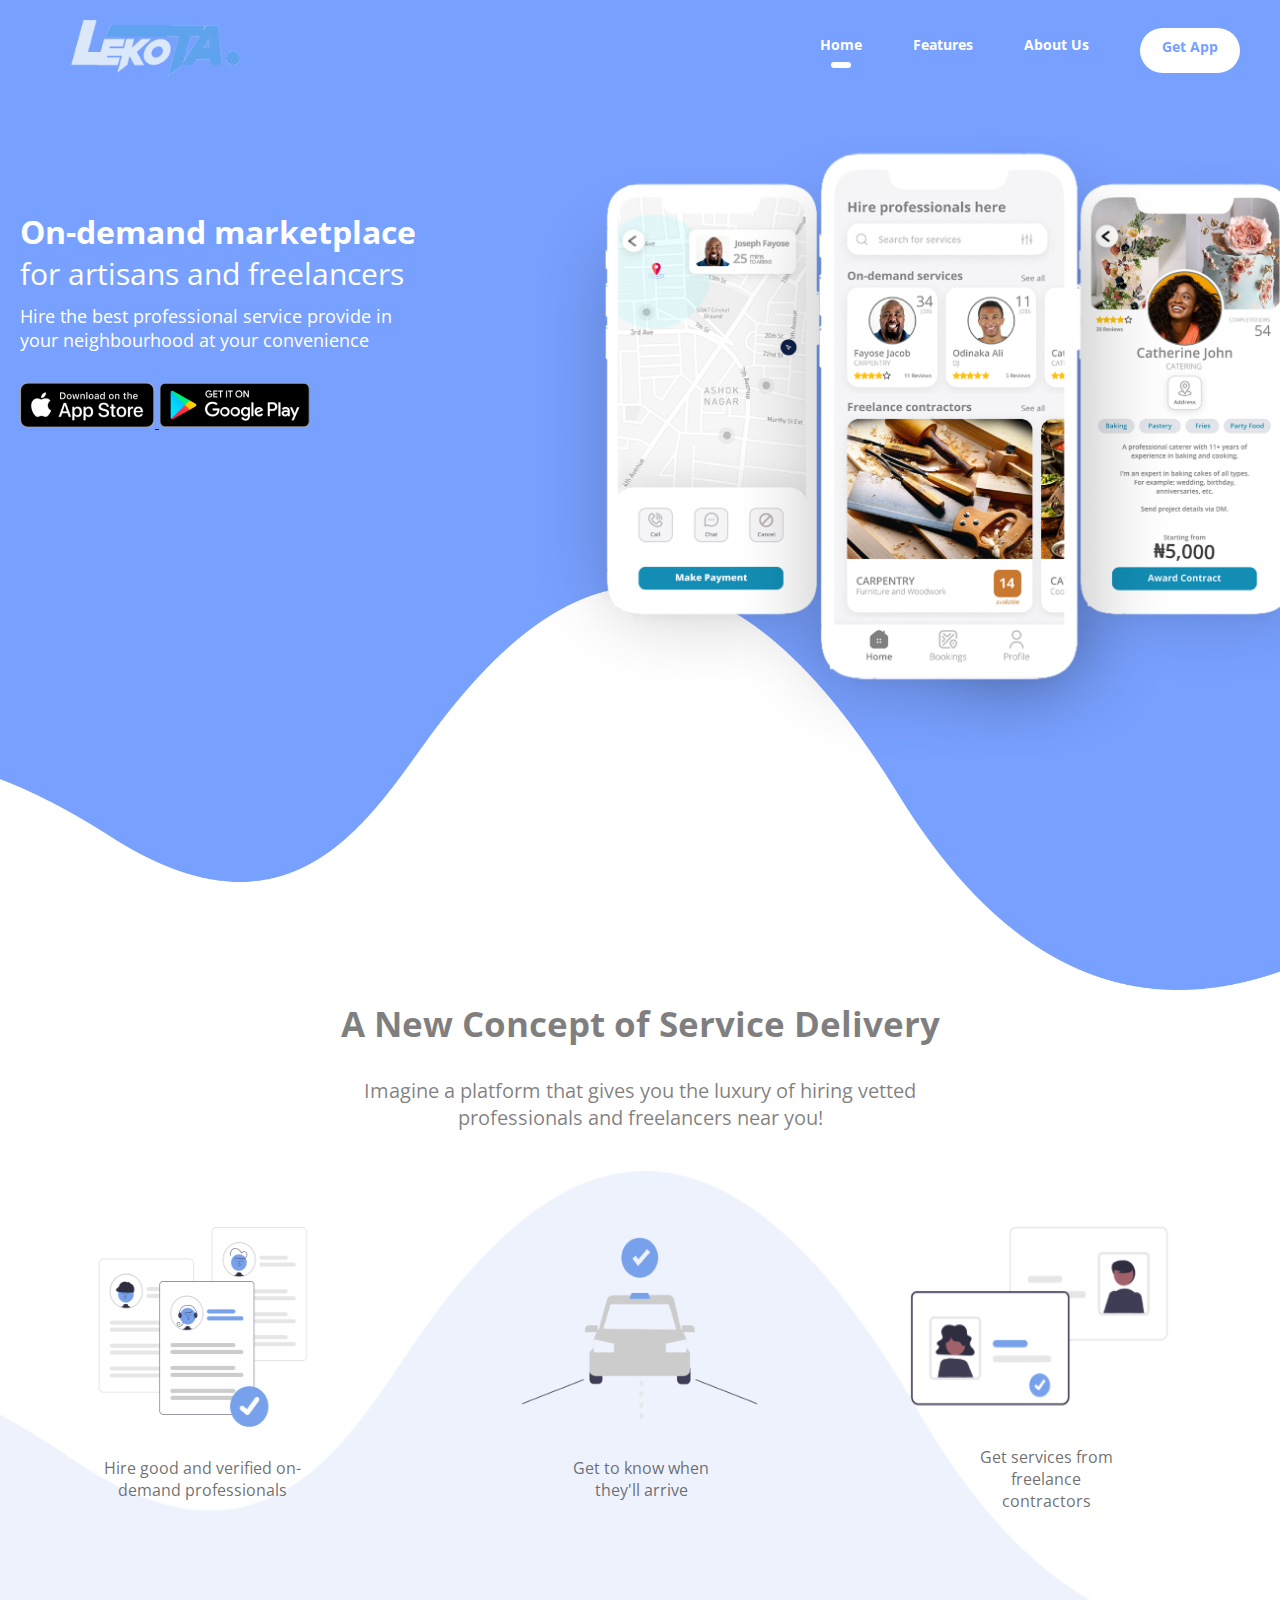
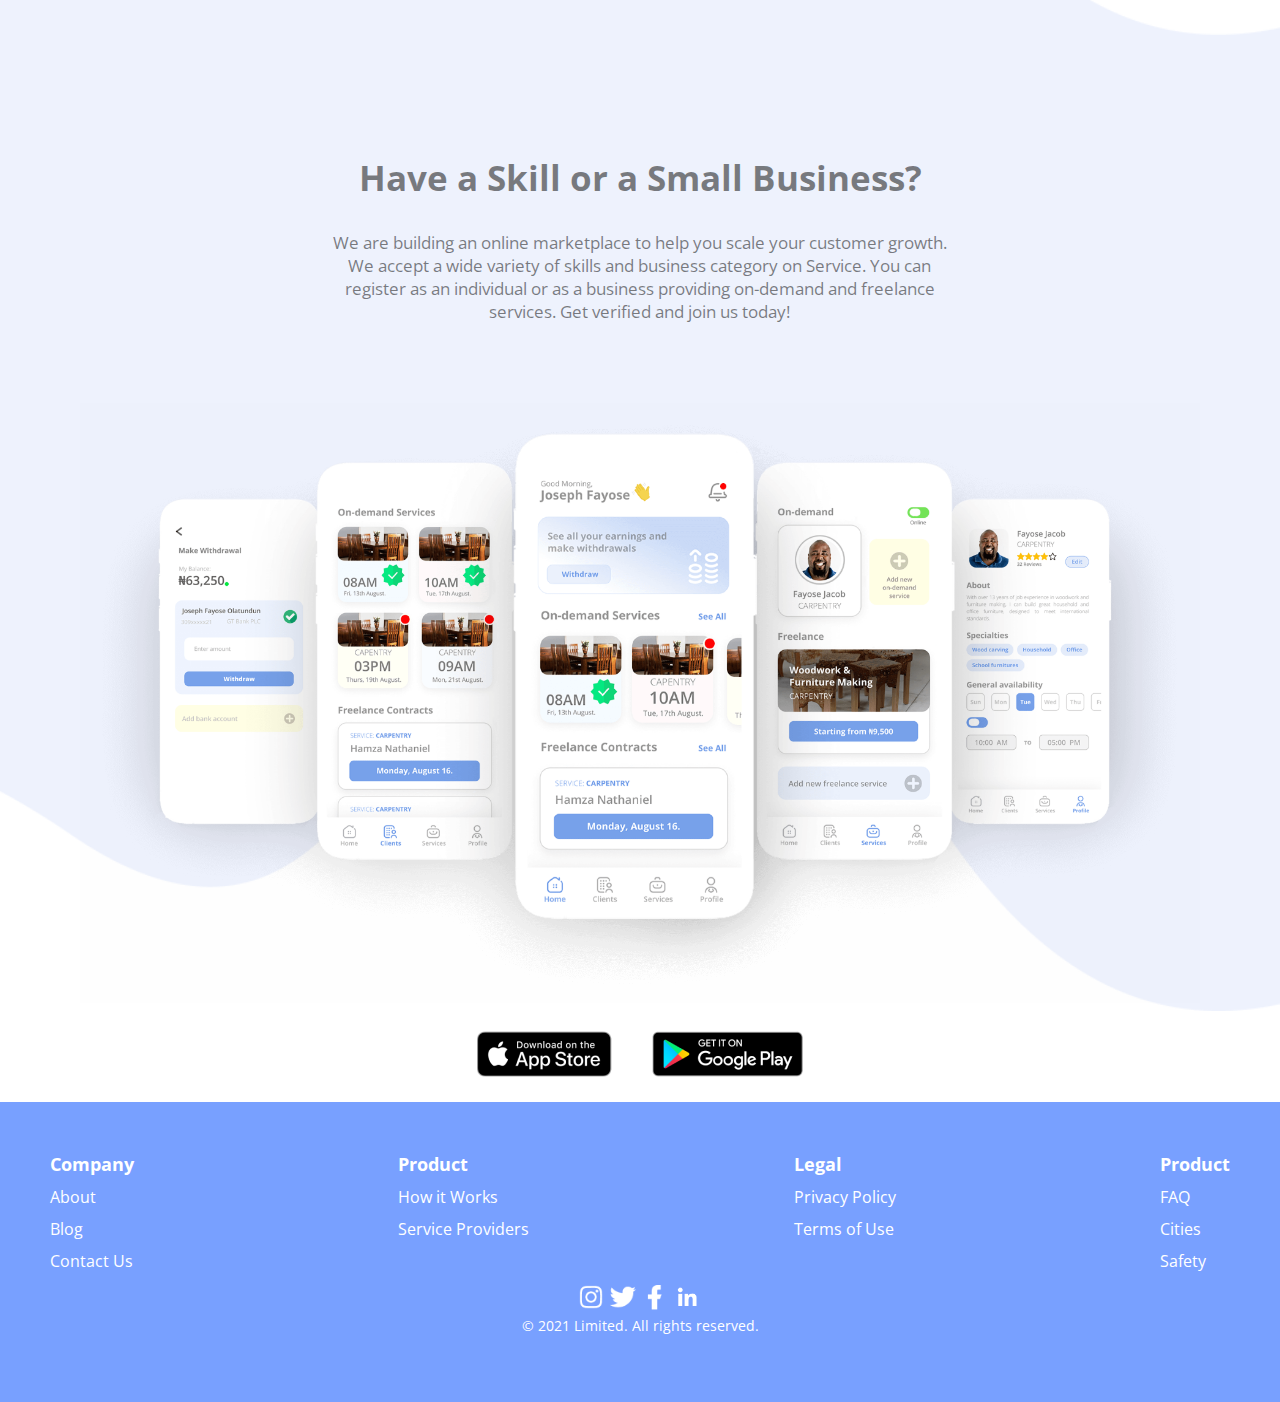
==== index.html @ 94ffa82a "Merge branch 'main' of https://github.com/danny235/lekota-web" ====
<!DOCTYPE html>
<html lang="en">
  <head>
    <meta charset="UTF-8" />
    <meta http-equiv="X-UA-Compatible" content="IE=edge" />
    <meta name="viewport" content="width=device-width, initial-scale=1.0" />
    <title>Lekota</title>
    <link rel="stylesheet" href="styles/styles.css" />
    <link rel="preconnect" href="https://fonts.googleapis.com" />
    <link rel="preconnect" href="https://fonts.gstatic.com" crossorigin />
    <link
      href="https://fonts.googleapis.com/css2?family=Open+Sans:wght@300;400;500&display=swap"
      rel="stylesheet"
    />
  </head>
  <body>
    <header id="home">
      <a style="flex: 1" href="./index.html">
        <img
          class="whiteLogo"
          src="./assets/images/LekotaBB 1.png"
          alt="company-logo"
        />
      </a>
      <button id="menuButtonHome" onclick="showMenu()">
          <img src="./assets/images/Menu.png" alt="Menu button">
      </button>
      <div id="homeLinks">
        <a href="./index.html">
          <p>Home</p>
          <div class="whiteActive"></div>
        </a>
        <a href="./pages/features.html">
          <p>Features</p>
        </a>
        <a href="./pages/about.html">
          <p>About Us</p>
        </a>
        <a href="#">
          <p>Get App</p>
        </a>
      </div>
      <div class="homeLinksList">
        <button class="closeMenuBtn" onclick="closeMenu()">
          <img src="./assets/images/Cancel.png" alt="Close menu">
        </button>
        <a href="./index.html">
          <p>Home</p>
        </a>
        <a href="./pages/features.html">
          <p>Features</p>
        </a>
        <a href="./pages/about.html">
          <p>About Us</p>
        </a>
        <a href="#">
          <p>Get App</p>
        </a>
      </div>
    </header>
    <main>
      <section id="firstSection">
        <div id="textDiv">
          <p>On-demand marketplace</p>
          <p>for artisans and freelancers</p>

          <p>
            Hire the best professional service provide in your neighbourhood at
            your convenience
          </p>

          <div id="store">
            <a href="#">
              <img src="./assets/images/AppStore 1.png" alt="AppStore" />
            </a>
            <a href="#">
              <img src="./assets/images/PlayStore 1.png" alt="PlayStore" />
            </a>
          </div>
        </div>
        <div id="imageDiv">
          <img
            id="firstPhones"
            src="./assets/images/homeRepdesk.png"
            alt="First device images"
          />
          <img
            id="firstPhonesMob"
            src="./assets/images/homeRepdesk.png"
            alt="First device images"
          />
        </div>
      </section>
      <section id="secondSection">
        <p>A New Concept of Service Delivery</p>
        <p>
          Imagine a platform that gives you the luxury of hiring vetted
          professionals and freelancers near you!
        </p>
      </section>
      <section id="thirdSection">
        <div id="thirdSecImgContainer">
          <div>
            <img
              src="./assets/images/thirdSecFirstImg.png"
              alt="Hire good and verified on-demand professionals"
            />
            <p>Hire good and verified on-demand professionals</p>
          </div>
          <div>
            <img
              src="./assets/images/thirdSecSecimg.png"
              alt="Get to know when they'll arrive"
            />
            <p>Get to know when they'll arrive</p>
          </div>
          <div>
            <img src="./assets/images/thirdSecThirdImg.png" alt="" />
            <p>Get services from freelance contractors</p>
          </div>
        </div>
        <div id="thirdSecTxtContainer">
          <p>Have a Skill or a Small Business?</p>
          <p>
            We are building an online marketplace to help you scale your
            customer growth. We accept a wide variety of skills and business
            category on Service. You can register as an individual or as a
            business providing on-demand and freelance services. Get verified
            and join us today!
          </p>
        </div>
        <div id="lastDiv">
          <img
            src="./assets/images/thirdSectionPhones.png"
            alt="thirdSectionPhones"
          />
        </div>
      </section>
      <div id="bottomStore">
        <a href="#">
          <img src="./assets/images/AppStore 1.png" alt="AppStore" />
        </a>
        <a href="#">
          <img src="./assets/images/PlayStore 1.png" alt="PlayStore" />
        </a>
      </div>
    </main>
    <footer>
      <div class="hyperLinks">
        <div>
          <h2>Company</h2>
          <a href="#">

              <p>About</p>
          </a>
          <a href="#">

              <p>Blog</p>
          </a>
          <a href="#">

              <p>Contact Us</p>
          </a>
        </div>
        <div>
          <h2>Product</h2>
          <a href="#">

              <p>How it Works</p>
          </a>
          <a href="#">

              <p>Service Providers</p>
          </a>
        </div>

        <div>
          <h2>Legal</h2>
          <a href="#">

              <p>Privacy Policy</p>
          </a>
          <a href="#">

              <p>Terms of Use</p>
          </a>
        </div>
        <div>
          <h2>Product</h2>
          <a href="#">

              <p>FAQ</p>
          </a>
          <a href="#">

              <p>Cities</p>
          </a>
          <a href="#">

              <p>Safety</p>
          </a>
        </div>
      </div>
      <div class="bottomFooter">
          <div class="socials">
              <a href="#">
                <img src="./assets/images/instagram1.png" alt="instagram">
              </a>
              <a href="#">
                <img src="./assets/images/twittr1.png" alt="twitter">
              </a>
              <a href="#">
                <img src="./assets/images/facebook1.png" alt="facebook">
              </a>
              <a href="#">
                <img src="./assets/images/linkedin1.png" alt="linkedin">
              </a>
          </div>
          <p>&copy; 2021 Limited. All rights reserved.</p>
      </div>
    </footer>
    <script src="./scripts/app.js"></script>
  </body>
</html>
---- styles/styles.css ----
@import url("https://fonts.googleapis.com/css2?family=Open+Sans:wght@300;400;500&display=swap");

* {
  margin: 0;
  padding: 0;
  box-sizing: border-box;
}

body {
  position: relative;
  font-family: "Open Sans", sans-serif;
}

/* Global styles */

div.store a img {
  width: 110px;
  height: 40px;
}

.whiteActive {
  height: 6px;
  width: 20px;
  border-radius: 30px;
  background-color: #fff;
  margin: 0 auto;
}
.blueActive {
  height: 6px;
  width: 20px;
  border-radius: 30px;
  background-color: #78a0ff;
  margin: 0 auto;
}

button:active,
a:active,
a:focus,
button:focus {
  border: none;
  outline: none;
}

/* ------------------- */

/* Header styles */
header#home {
  background-color: #78a0ff;
  width: 100%;
  height: 100px;
  padding: 40px;
  display: flex;
  flex-direction: row;
  align-items: center;
}

header#home button#menuButtonHome {
  display: none;
}

header#home div.homeLinksList {
  display: none;
}

header#home a img.whiteLogo {
  width: 230px;
  height: 170px;
}

header#home div#homeLinks {
  display: flex;
  flex-direction: row;
  justify-content: space-between;
  width: 35%;
  align-items: center;
}

header#home div#homeLinks a {
  color: #fff;
  text-decoration: none;
  font-weight: bold;
  font-size: 14px;
  height: 30px;
}

header#home div#homeLinks a p {
  margin-bottom: 8px;
}

header#home div#homeLinks a:nth-child(4) {
  background-color: #fff;
  color: #78a0ff;
  width: 100px;
  height: 45px;
  text-align: center;
  display: flex;
  align-items: center;
  justify-content: center;
  border-radius: 50px;
}

.sticky {
  position: fixed;
  top: 0;
  width: 100%;
  z-index: 1;
}

.sticky + .content {
  padding-top: 102px;
}
/* --------------------------------------------------------- */

/* feature and about Header styles */
header#features {
  background-color: #eef2fd;
  width: 100%;
  height: 100px;
  padding: 40px;
  display: flex;
  flex-direction: row;
  align-items: center;
  z-index: 1;
}

header#features button#menuButtonHome {
  display: none;
}

header#features div.homeLinksList {
  display: none;
}

header#features a img.whiteLogo {
  width: 230px;
  height: 170px;
}

header#features div#homeLinks {
  display: flex;
  flex-direction: row;
  justify-content: space-between;
  width: 35%;
  align-items: center;
}

header#features div#homeLinks a {
  color: #78a0ff;
  text-decoration: none;
  font-weight: bold;
  font-size: 14px;
  height: 30px;
}

header#features div#homeLinks a p {
  margin-bottom: 8px;
}

header#features div#homeLinks a:nth-child(4) {
  background-color: #78a0ff;
  color: #fff;
  width: 100px;
  height: 45px;
  text-align: center;
  display: flex;
  align-items: center;
  justify-content: center;
  border-radius: 50px;
}

.sticky {
  position: fixed;
  top: 0;
  width: 100%;
  z-index: 1;
  transition: all ease 3s;
}

.sticky + .content {
  padding-top: 102px;
}

/* Body */
main#featuresMain section.explainHow {
  text-align: center;
  margin-top: 40px;
  display: flex;
  flex-direction: column;
  align-items: center;
}

main#featuresMain section.explainHow h1 {
  color: rgba(0, 0, 0, 0.5);
  font-size: 34px;
  font-weight: bold;
}

main#featuresMain section.explainHow p {
  color: rgba(0, 0, 0, 0.5);
  font-size: 18px;
  width: 64%;
}
main#featuresMain section.explainHow p:nth-child(3) {
  color: rgba(0, 0, 0, 0.5);
  font-size: 18px;
  width: 64%;
  margin: 5px auto;
  font-weight: bold;
}
main#featuresMain section#details {
  display: grid;
  grid-template-columns: 1fr 1fr;
}

main#featuresMain section#details div#numbers {
  display: flex;
  flex-direction: column;
  padding-left: 80px;
  text-align: center;
  margin-top: 30px;
}
main#featuresMain section#details div#numbers div {
  margin: 80px 0px 20px 0px;
  display: flex;
  flex-direction: column;
  align-items: center;
  justify-content: center;
}
main#featuresMain section#details div#numbers div p {
  width: 60%;
  color: rgba(0, 0, 0, 0.5);
  font-size: 15px;
  margin-top: 10px;
}
main#featuresMain section#details div#numbers img {
  width: 50px;
  height: 50px;
}

main#featuresMain section#details div#phoneDiv img {
  width: auto;
  height: 43em;
}

main#featuresMain section#forArt {
  background: url("../assets/images/Ellipse\ 4.png") no-repeat;
  background-position: center;
  width: auto;
  height: 80em;
  margin-bottom: 0;
}

main#featuresMain section#forArt div#section {
  display: grid;
  align-content: center;
  grid-template-columns: 1fr 1fr;
  margin-top: 3em;
}

main#featuresMain section#forArt div.forArtInfo {
  display: flex;
  flex-direction: row-reverse;
  text-align: center;
  justify-content: center;
  align-items: center;
  color: rgba(0, 0, 0, 0.5);
  font-size: 15px;
  gap: 40px;
}
main#featuresMain section#forArt div.forArtInfo:nth-child(2),
main#featuresMain section#forArt div.forArtInfo:nth-child(4) {
  flex-direction: row;
}

main#featuresMain section#forArt div.forArtInfo div {
  display: flex;
  flex-direction: column;
  align-items: center;
}

main#featuresMain section#forArt div.forArtInfo div p {
  width: 66%;
}

main#featuresMain section#forArt button.getApp {
  margin: 15px auto;
  width: 150px;
  border-radius: 20px;
  height: 70px;
  background: none;
  color: #fff;
  outline: none;
  border: none;
  cursor: pointer;
  font-weight: bold;
  font-size: 14px;
  background-color: #78a0ff;
  display: flex;
  align-items: center;
  justify-content: center;
  align-self: center;
  justify-self: center;
}
/* ------------------------ */

/* About page */
main#About section.explainHow {
  text-align: center;
  display: flex;
  flex-direction: column;
  align-items: center;
  background: url();
  /* background-size: cover; */
  background-position: center;
  width: 100%;

  border-radius: 50px;
  position: relative;
}

main#About section.explainHow img {
  width: 700px;
  height: 400px;
}

div.gradientDiv {
  background: linear-gradient(
    31.57deg,
    #77a1ea 1.13%,
    rgba(119, 161, 234, 0) 79.46%
  );
  background-position: center;
  width: 600px;
  height: 600px;
  position: absolute;
  opacity: 0.5;
  border-radius: 0 0 0 600px;
  right: 0;
}

main#About section.explainHow h1 {
  color: rgba(0, 0, 0, 0.5);
  font-size: 34px;
  font-weight: bold;
  padding: 30px;
}

main#About section.explainHow p {
  color: rgba(0, 0, 0, 0.5);
  font-size: 18px;
  width: 64%;
}
main#About section.explainHow p#forMob {
  display: none;
}

main#About section#founders {
  display: flex;
  flex-direction: column;
  justify-content: center;
  align-items: center;
  margin-top: 70px;
  margin-bottom: 70px;
}
main#About section#founders h1 {
  color: rgba(0, 0, 0, 0.5);
  font-size: 25px;
  font-weight: bold;
  margin-bottom: 20px;
}
main#About section#founders div#foundersGroup {
  display: grid;
  grid-template-columns: 1fr 1fr 1fr;
  gap: 60px;
  text-align: center;
  color: rgba(0, 0, 0, 0.5);
}
main#About section#founders div#foundersGroup div.founderCard {
  background-color: #fff;
  box-shadow: 0px 0px 50px 0px rgba(0, 0, 0, 0.1);
  width: 200px;
  height: 220px;
  display: flex;
  flex-direction: column;
  justify-content: center;
  align-items: center;
  border-radius: 14px;
}
main#About section#founders div#foundersGroup div.founderCard img {
  width: 90px;
  height: 90px;
  margin-bottom: 10px;
}

main#About section#contactForm {
  display: flex;
  flex-direction: row;
  padding: 10px;
  justify-content: center;
  gap: 20px;
  margin-top: 40px;
  margin-bottom: 40px;
}
main#About section#contactForm div#userAction {
  width: 25%;
  color: rgba(0, 0, 0, 0.5);
}
main#About section#contactForm div#userAction button {
  background: none;
  border: none;
  width: 60%;
  height: 50px;
  color: #fff;
  background-color: #77a1ea;
  border-radius: 20px;
  font-weight: bold;
  font-size: 15px;
  margin-top: 20px;
}
main#About section#contactForm div#userAction p {
  font-size: 16px;
  font-weight: 500;
}

main#About section#contactForm div#userAction h2 {
  font-size: 30px;
  margin-top: 10px;
}

main#About section#contactForm div#cardForm {
  display: flex;
  flex-direction: column;
  gap: 40px;
  background-color: #fff;
  box-shadow: 0px 0px 50px 0px rgba(0, 0, 0, 0.1);
  width: 360px;
  height: 500px;
  justify-content: center;
  border-radius: 14px;
  padding: 20px;
}
main#About section#contactForm div#cardForm input {
  border: none;
  outline: none;
  border: 1px solid rgba(0, 0, 0, 0.2);
  padding: 20px;
  border-radius: 20px;
}
main#About section#contactForm div#cardForm textarea {
  border: none;
  outline: none;
  border: 1px solid rgba(0, 0, 0, 0.2);
  padding: 20px;
  border-radius: 20px;
  height: 200px;
  width: 100%;
}
main#About section#contactForm div#cardForm button {
  background: none;
  border: none;
  width: 100%;
  height: 50px;
  color: #fff;
  background-color: #77a1ea;
  border-radius: 20px;
  font-weight: bold;
  font-size: 15px;
}
/* ---------------------- */
/* --------------------------------------------------------- */

/* Body of the page */
main section#firstSection {
  background: url("../assets/images/HomeFirstVector.png") no-repeat;
  background-position: center;
  width: 100%;
  height: 890px;
  background-size: cover;
  position: relative;
  display: grid;
  grid-template-columns: 2fr 1fr;
  padding: 20px;
  flex-direction: row;
}

main section#firstSection div#textDiv {
  margin-top: 90px;
  margin-right: 100px;
  width: 400px;
}
main section#firstSection div#textDiv p {
  color: #fff;
}
main section#firstSection div#textDiv p:nth-child(1) {
  font-size: 2em;
  font-weight: bold;
}
main section#firstSection div#textDiv p:nth-child(2) {
  font-size: 30px;
  font-weight: 400;
  margin-bottom: 10px;
}
main section#firstSection div#textDiv p:nth-child(3) {
  font-size: 18px;
  font-weight: 400;
  margin-bottom: 30px;
}

main section#firstSection div#imageDiv img#firstPhones {
  width: auto;
  height: 650px;
}
main section#firstSection div#imageDiv img#firstPhonesMob {
  display: none;
}

main div#bottomStore {
  width: 100%;
  display: flex;
  align-items: center;
  justify-content: center;
  padding: 0;
  margin: 0;
}

main div#bottomStore a {
  margin: 10px;
  padding: 0;
}
main div#bottomStore a {
  margin: 20px;
  padding: 0;
}

main section#secondSection {
  margin: 10px auto;
  text-align: center;
  width: 100%;
}

main section#secondSection p:nth-child(1) {
  font-size: 35px;
  font-weight: bold;
  color: rgba(0, 0, 0, 0.5);
}

main section#secondSection p:nth-child(2) {
  padding: 30px;
  font-size: 20px;
  font-weight: 400;
  color: rgba(0, 0, 0, 0.5);
  width: 50%;
  text-align: center;
  margin: 0 auto;
}

main section#thirdSection {
  background: url("../assets/images/deskThirdSec.png") no-repeat;
  background-position: center;
  width: 100%;
  height: 90em;
  background-size: cover;
  position: relative;
  display: flex;
  flex-direction: column;
}

main section#thirdSection div#thirdSecImgContainer {
  display: flex;
  flex-direction: row;
  justify-content: space-between;
  padding: 20px;
  align-items: center;
  width: 95%;
  margin-bottom: 12em;
}

main section#thirdSection div#thirdSecImgContainer div {
  text-align: center;
}

main section#thirdSection div#thirdSecImgContainer div img {
  width: 280px;
  height: 250px;
}

main section#thirdSection div#thirdSecImgContainer div p {
  color: rgba(64, 64, 64, 0.75);
  font-size: 16px;
  width: 54.2%;
  margin: 0 auto;
}

main section#thirdSection div#thirdSecTxtContainer {
  margin: 30px auto;
  text-align: center;
  width: 100%;
}

main section#thirdSection div#thirdSecTxtContainer p:nth-child(1) {
  font-size: 35px;
  font-weight: bold;
  color: rgba(0, 0, 0, 0.5);
}

main section#thirdSection div#thirdSecTxtContainer p:nth-child(2) {
  padding: 30px;
  font-size: 17px;
  font-weight: 400;
  color: rgba(0, 0, 0, 0.5);
  width: 53%;
  text-align: center;
  margin: 0 auto;
}

main section#thirdSection div#lastDiv {
  margin: 20px auto;
}
main section#thirdSection div#lastDiv img {
  width: 70em;
  height: 600px;
  margin-bottom: 80px;
}
main#featuresMain img#mob {
  display: none;
}
/* ------------------------ */

/* Footer */
footer {
  background-color: #78a0ff;
  width: 100%;
  height: 300px;
  padding: 50px;
}

footer div.hyperLinks {
  display: flex;
  flex-direction: row;
  justify-content: space-between;
}

footer div.hyperLinks div h2 {
  color: #fff;
  font-size: 18px;
  margin-bottom: 10px;
}

footer div.hyperLinks div a {
  text-decoration: none;
  color: #fff;
  margin-bottom: 10px;
  display: block;
}

footer div.bottomFooter {
  color: #fff;
  display: flex;
  width: 100%;
  flex-direction: column;
  justify-content: center;
  align-items: center;
  font-size: 14px;
}

footer div.bottomFooter div.socials {
  display: flex;
  flex-direction: row;
  justify-content: center;
  align-items: center;
}

footer div.bottomFooter div.socials a {
  text-decoration: none;
  margin-right: 2px;
}

footer div.bottomFooter div.socials a img {
  width: 30px;
  height: 30px;
}
/* --------------- */

/* media query for screens below 720px */
@media screen and (max-width: 720px) {
  /* header */
  header#home {
    padding: 10px;
  }
  header#home div#homeLinks {
    display: none;
  }
  header#home button#menuButtonHome {
    display: flex;
    border: none;
    outline: none;
    background: none;
    cursor: pointer;
  }
  header#home button#menuButtonHome img {
    width: 50px;
    height: 35px;
  }
  header#home div.homeLinksList {
    position: absolute;
    top: 0;
    background-color: #eef2fd;
    height: 100vh;
    width: 100%;
    z-index: 1;
    flex-direction: column;
    align-items: center;
    padding: 20px;
    left: 0;
    bottom: 0;
  }

  header#home div.homeLinksList a {
    color: #78a0ff;
    text-decoration: none;
    font-weight: bold;
    font-size: 14px;
    margin: 40px 0;
  }

  header#home div.homeLinksList a:nth-child(5) {
    background-color: #78a0ff;
    color: #fff;
    width: 100px;
    height: 50px;
    text-align: center;
    display: flex;
    align-items: center;
    justify-content: center;
    border-radius: 50px;
  }

  header#home div.homeLinksList button.closeMenuBtn {
    outline: none;
    background: none;
    border: none;
    cursor: pointer;
    align-self: flex-end;
  }
  .showMenu {
    display: flex;
  }
  /* ---------------------- */

  /* first section */
  main section#firstSection {
    background: url("../assets/images/firstSecMob.png") no-repeat;
    display: grid;
    grid-template-columns: 1fr;
    background-position: center;
    width: 100%;
    height: 890px;
    background-size: cover;
    padding: 0;
  }
  main section#firstSection div#textDiv {
    text-align: center;
    width: 100%;
    margin: 70px auto;
  }
  main section#firstSection div#textDiv p:nth-child(1) {
    font-size: 1.7em;
    font-weight: bold;
  }
  main section#firstSection div#textDiv p:nth-child(2) {
    font-size: 22px;
    font-weight: 400;
    margin-bottom: 10px;
  }
  main section#firstSection div#textDiv p:nth-child(3) {
    font-size: 15px;
    margin: 0 auto;
    font-weight: 500;
    margin-bottom: 30px;
    width: 280px;
  }
  main section#firstSection div#imageDiv {
    width: 100vw;
    margin-top: 50px;
    padding: 0;
    display: flex;
  }
  main section#firstSection div#imageDiv img#firstPhones {
    display: none;
  }
  main section#firstSection div#imageDiv img#firstPhonesMob {
    width: 100vw;
    height: auto;
    display: block;
    align-self: center;
  }
  main section#firstSection div#store {
    width: 100%;
    display: flex;
    align-items: center;
    justify-content: center;
    padding: 0;
    margin: 0;
  }
  main section#firstSection div#store a {
    margin: 10px;
    padding: 0;
  }
  /* -------------- */

  /* second section */
  main section#secondSection {
    margin: 10px auto;
    text-align: center;
    width: 100%;
  }

  main section#secondSection p:nth-child(1) {
    font-size: 22px;
    font-weight: bold;
    color: rgba(0, 0, 0, 0.5);
  }

  main section#secondSection p:nth-child(2) {
    font-size: 16px;
    font-weight: 400;
    color: rgba(0, 0, 0, 0.5);
    width: 100%;
    text-align: center;
    margin: 0 auto;
  }
  /* ------------- */

  /* Third section */
  main section#thirdSection {
    background: url("../assets/images/thirdSecMob.png") no-repeat;
    background-position: center;
    width: 100%;
    height: 90em;
    background-size: cover;
    position: relative;
    display: flex;
    flex-direction: column;
    margin-bottom: 40em;
  }

  main section#thirdSection div#thirdSecImgContainer {
    display: flex;
    flex-direction: column;
    justify-content: space-between;
    align-items: center;
    width: 95%;
    margin-bottom: 3em;
    margin-top: 20em;
  }

  main section#thirdSection div#thirdSecImgContainer div {
    text-align: center;
    margin-bottom: 70px;
  }

  main section#thirdSection div#thirdSecImgContainer div img {
    width: 200px;
    height: 170px;
  }

  main section#thirdSection div#thirdSecImgContainer div p {
    color: rgba(64, 64, 64, 0.75);
    font-size: 14px;
    width: 170px;
    margin: 0 auto;
  }

  main section#thirdSection div#thirdSecTxtContainer {
    margin: 30px auto;
    text-align: center;
    width: 100%;
    margin-top: 6em;
  }

  main section#thirdSection div#thirdSecTxtContainer p:nth-child(1) {
    font-size: 22px;
    font-weight: bold;
    color: rgba(0, 0, 0, 0.5);
  }

  main section#thirdSection div#thirdSecTxtContainer p:nth-child(2) {
    padding: 30px;
    font-size: 15px;
    font-weight: 400;
    color: rgba(0, 0, 0, 0.5);
    width: 100%;
    text-align: center;
    margin: 0 auto;
  }

  main section#thirdSection div#lastDiv {
    width: 100vw;
  }
  main section#thirdSection div#lastDiv img {
    width: 100%;
    height: auto;
  }

  main div#bottomStore {
    width: 100%;
    display: flex;
    align-items: center;
    justify-content: center;
    padding: 0;
    margin: 0;
  }
  main div#bottomStore a {
    margin: 20px;
    padding: 0;
  }
  /* ------------- */

  /* Footer */
  footer {
    background-color: #78a0ff;
    width: 100%;
    height: 500px;
    padding: 50px;
  }

  footer div.hyperLinks {
    display: grid;
    margin: 20px auto;
    grid-template-columns: 2fr 1fr;
    row-gap: 20px;
    justify-content: space-between;
  }
  /* Global styles */
  div.store {
    display: flex;
    justify-content: center;
    align-items: center;
    width: 100%;
  }

  div.store a img {
    width: 150px;
    height: 50px;
    margin-right: 30px;
  }
  /* ------------------- */
  /* ----------- */

  /* features */
  header#features {
    padding: 10px;
  }
  header#features div#homeLinks {
    display: none;
  }
  header#features button#menuButtonHome {
    display: flex;
    border: none;
    outline: none;
    background: none;
    cursor: pointer;
  }
  header#features button#menuButtonHome img {
    width: 50px;
    height: 35px;
  }
  header#features div.homeLinksList {
    position: absolute;
    top: 0;
    background-color: #eef2fd;
    height: 98vh;
    width: 100%;
    z-index: 1;
    flex-direction: column;
    align-items: center;
    padding: 20px;
    left: 0;
  }

  header#features div.homeLinksList a {
    color: #78a0ff;
    text-decoration: none;
    font-weight: bold;
    font-size: 14px;
    margin: 40px 0;
  }

  header#features div.homeLinksList a:nth-child(5) {
    background-color: #78a0ff;
    color: #fff;
    width: 100px;
    height: 50px;
    text-align: center;
    display: flex;
    align-items: center;
    justify-content: center;
    border-radius: 50px;
  }

  header#features div.homeLinksList button.closeMenuBtn {
    outline: none;
    background: none;
    border: none;
    cursor: pointer;
    align-self: flex-end;
  }
  .showMenu {
    display: flex;
  }

  main#featuresMain section.explainHow {
    text-align: center;
    margin-top: 40px;
    display: flex;
    flex-direction: column;
    align-items: center;
  }

  main#featuresMain section.explainHow h1 {
    color: rgba(0, 0, 0, 0.5);
    font-size: 20px;
    font-weight: bold;
  }

  main#featuresMain section.explainHow p {
    color: rgba(0, 0, 0, 0.5);
    font-size: 14px;
    width: 350px;
    margin-bottom: 10px;
  }
  main#featuresMain section.explainHow p:nth-child(3) {
    color: rgba(0, 0, 0, 0.5);
    font-size: 14px;
    width: 64%;
    margin: 5px auto;
    font-weight: bold;
  }
  main#featuresMain section#details {
    display: flex;
    flex-direction: column-reverse;
    overflow-x: scroll;
  }

  main#featuresMain section#details div#numbers {
    display: flex;
    flex-direction: row;
    padding-left: 40px;
    text-align: left;
    margin-top: 30px;
  }
  main#featuresMain section#details div#numbers div {
    margin: 10px 0px 20px 0px;
    display: flex;
    flex-direction: column;
    align-items: flex-start;
    justify-content: left;
  }
  main#featuresMain section#details div#numbers div p {
    width: 80%;
    color: rgba(0, 0, 0, 0.5);
    font-size: 13px;
    margin-top: 10px;
  }
  main#featuresMain section#details div#numbers img {
    width: 30px;
    height: 30px;
  }
  main#featuresMain section#details div#phoneDiv {
    width: 100vw;
  }

  main#featuresMain section#details div#phoneDiv img#des {
    width: auto;
    height: 30em;
    overflow-x: scroll;
  }

  main#featuresMain section#forArt {
    background: url("../assets/images/Ellipse\ 4.png") no-repeat;
    background-position: center;
    width: auto;
    height: 80em;
    margin-bottom: 0;
  }

  main#featuresMain section#forArt div#section {
    display: flex;
    flex-direction: row;
    align-content: center;
    margin-top: 3em;
    overflow-x: scroll;
  }

  main#featuresMain section#forArt div.forArtInfo {
    display: flex;
    flex-direction: column;
    text-align: center;
    justify-content: center;
    align-items: center;
    color: rgba(0, 0, 0, 0.5);
    font-size: 15px;
    gap: 40px;
  }
  main#featuresMain section#forArt div.forArtInfo:nth-child(2),
  main#featuresMain section#forArt div.forArtInfo:nth-child(4) {
    flex-direction: column;
  }

  main#featuresMain section#forArt div.forArtInfo div {
    display: flex;
    flex-direction: column;
    align-items: center;
  }

  main#featuresMain section#forArt div.forArtInfo div p {
    width: 66%;
  }
  main#featuresMain section#forArt div.forArtInfo img.infoPhone {
    width: auto;
    height: 30em;
  }
  /* -------------------- */
  /* About page */
  main#About section.explainHow {
    text-align: center;
    display: flex;
    flex-direction: column;
    align-items: center;
    background-position: center;
    width: 100%;
    border-radius: 50px;
    position: relative;
  }

  main#About section.explainHow img {
    width: auto;
    height: 250px;
  }

  div.gradientDiv {
    background: linear-gradient(
      31.57deg,
      #77a1ea 1.13%,
      rgba(119, 161, 234, 0) 79.46%
    );
    background-position: center;
    width: 400px;
    height: 400px;
    position: absolute;
    opacity: 0.5;
    border-radius: 0 0 0 400px;
    right: 0;
    z-index: 0;
  }

  main#About section.explainHow h1 {
    color: rgba(0, 0, 0, 0.5);
    font-size: 22px;
    font-weight: bold;
    padding: 30px;
  }

  main#About section.explainHow p {
    color: rgba(0, 0, 0, 0.5);
    font-size: 16px;
    width: 350px;
  }
  main#About section.explainHow p#forMob {
    display: none;
  }

  main#About section#founders {
    display: flex;
    flex-direction: column;
    justify-content: center;
    align-items: center;
    margin-top: 70px;
    margin-bottom: 70px;
  }
  main#About section#founders h1 {
    color: rgba(0, 0, 0, 0.5);
    font-size: 25px;
    font-weight: bold;
    margin-bottom: 20px;
  }
  main#About section#founders div#foundersGroup {
    display: grid;
    grid-template-columns: 1fr;
    gap: 60px;
    text-align: center;
    color: rgba(0, 0, 0, 0.5);
  }
  main#About section#founders div#foundersGroup div.founderCard {
    background-color: #fff;
    box-shadow: 0px 0px 50px 0px rgba(0, 0, 0, 0.1);
    width: 200px;
    height: 220px;
    display: flex;
    flex-direction: column;
    justify-content: center;
    align-items: center;
    border-radius: 14px;
  }
  main#About section#founders div#foundersGroup div.founderCard img {
    width: 90px;
    height: 90px;
    margin-bottom: 10px;
  }

  main#About section#contactForm {
    display: flex;
    flex-direction: column;
    padding: 10px;
    align-items: center;
    gap: 20px;
    margin-top: 40px;
    margin-bottom: 40px;
  }
  main#About section#contactForm div#userAction {
    width: 100%;
    color: rgba(0, 0, 0, 0.5);
    text-align: center;
  }
  main#About section#contactForm div#userAction button {
    background: none;
    border: none;
    width: 60%;
    height: 50px;
    color: #fff;
    background-color: #77a1ea;
    border-radius: 20px;
    font-weight: bold;
    font-size: 15px;
    margin-top: 20px;
  }
  main#About section#contactForm div#userAction p {
    font-size: 16px;
    font-weight: 500;
  }

  main#About section#contactForm div#userAction h2 {
    font-size: 30px;
    margin-top: 10px;
  }

  main#About section#contactForm div#cardForm {
    display: flex;
    flex-direction: column;
    gap: 40px;
    background-color: #fff;
    box-shadow: 0px 0px 50px 0px rgba(0, 0, 0, 0.1);
    width: 360px;
    height: 500px;
    justify-content: center;
    border-radius: 14px;
    padding: 20px;
  }
  main#About section#contactForm div#cardForm input {
    border: none;
    outline: none;
    border: 1px solid rgba(0, 0, 0, 0.2);
    padding: 20px;
    border-radius: 20px;
  }
  main#About section#contactForm div#cardForm textarea {
    border: none;
    outline: none;
    border: 1px solid rgba(0, 0, 0, 0.2);
    padding: 20px;
    border-radius: 20px;
    height: 200px;
    width: 100%;
  }
  main#About section#contactForm div#cardForm button {
    background: none;
    border: none;
    width: 100%;
    height: 50px;
    color: #fff;
    background-color: #77a1ea;
    border-radius: 20px;
    font-weight: bold;
    font-size: 15px;
  }
  /* ---------------------- */
}
/* -------- */
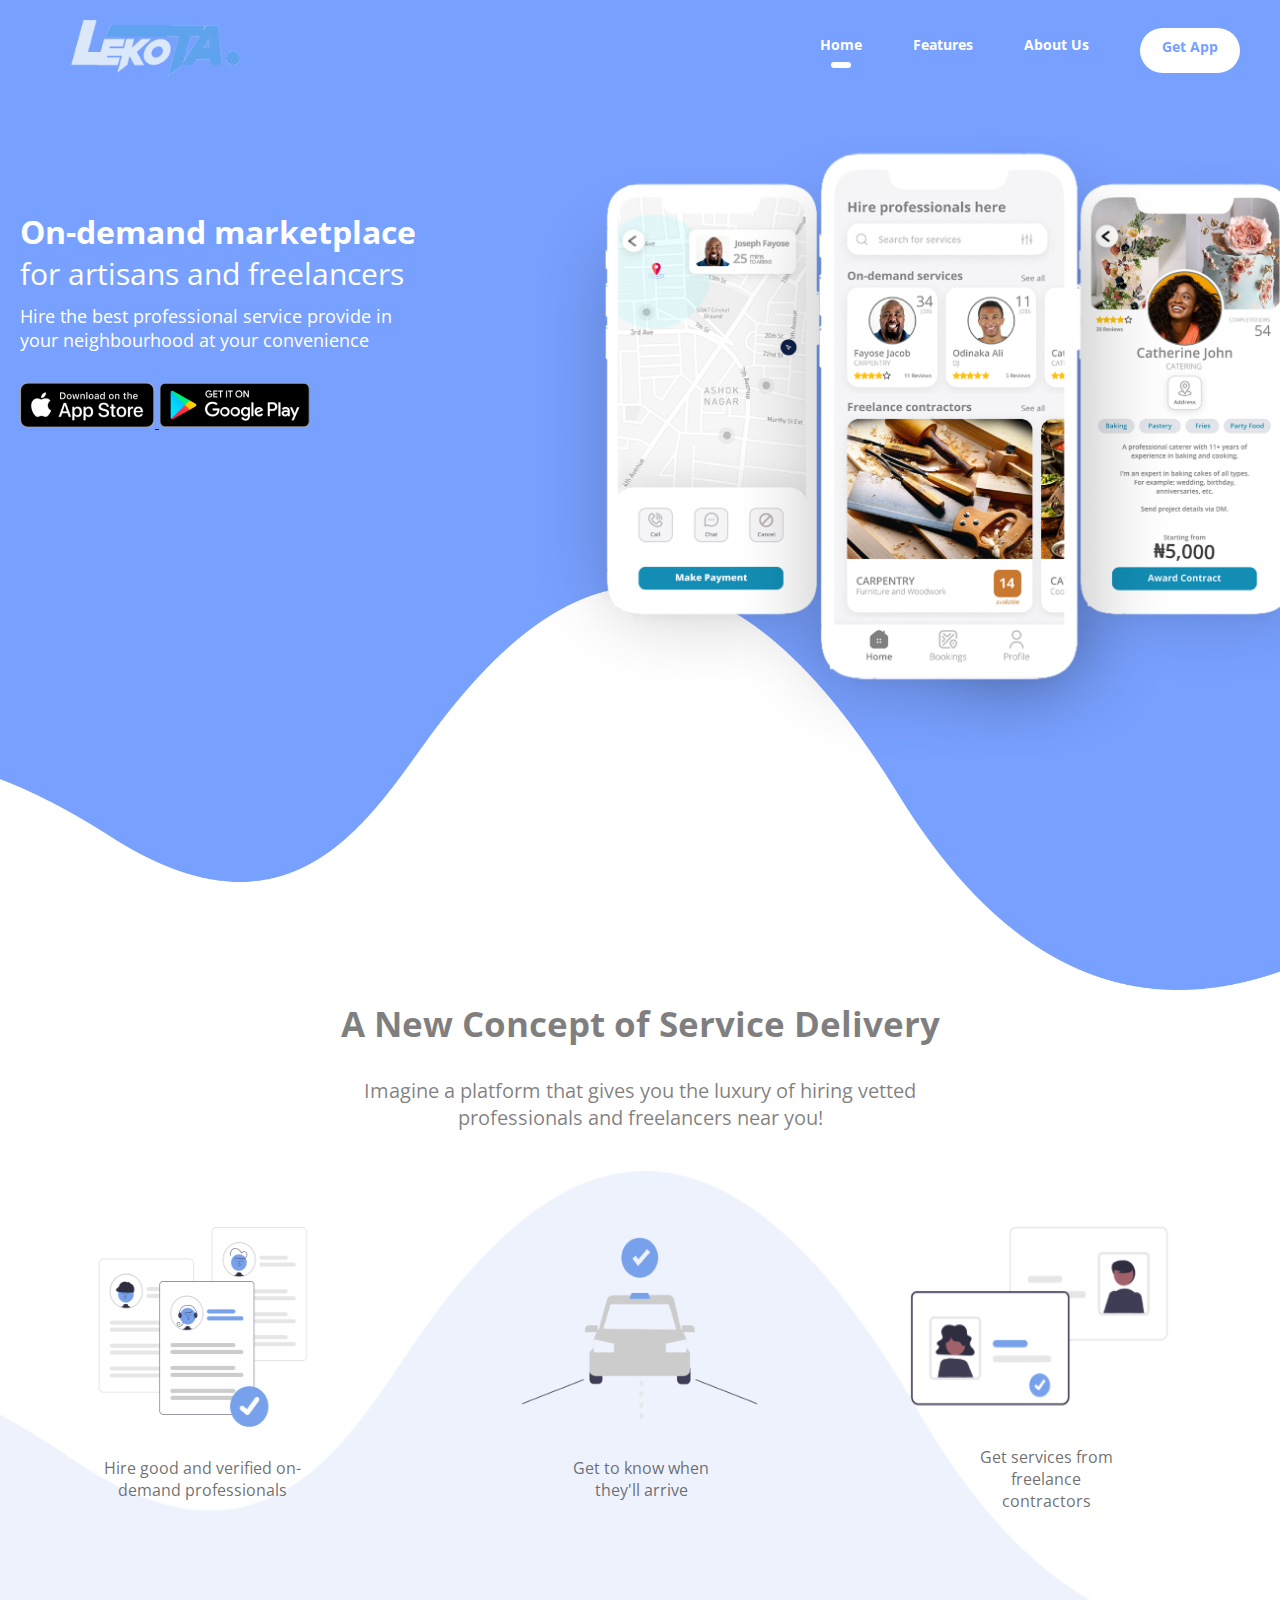
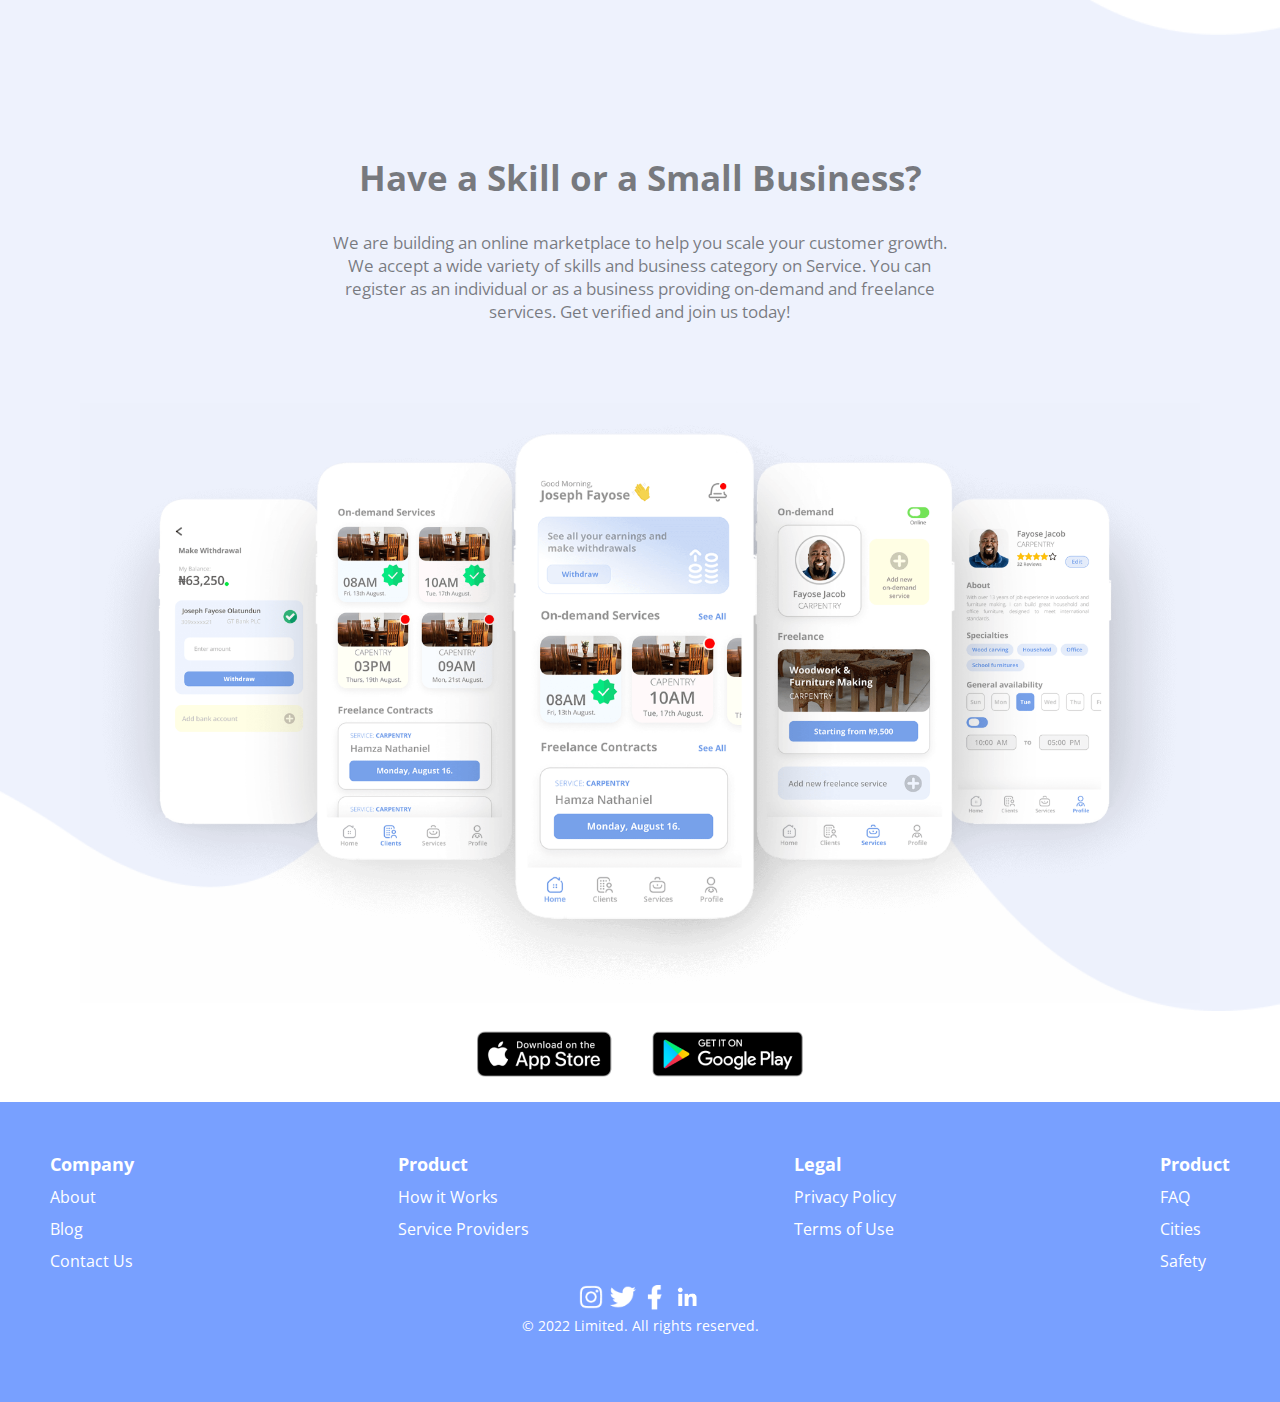
==== commit 31660a31: "Copyright" ====
--- a/index.html
+++ b/index.html
@@ -216,7 +216,7 @@
                 <img src="./assets/images/linkedin1.png" alt="linkedin">
               </a>
           </div>
-          <p>&copy; 2021 Limited. All rights reserved.</p>
+          <p>&copy; 2022 Limited. All rights reserved.</p>
       </div>
     </footer>
     <script src="./scripts/app.js"></script>
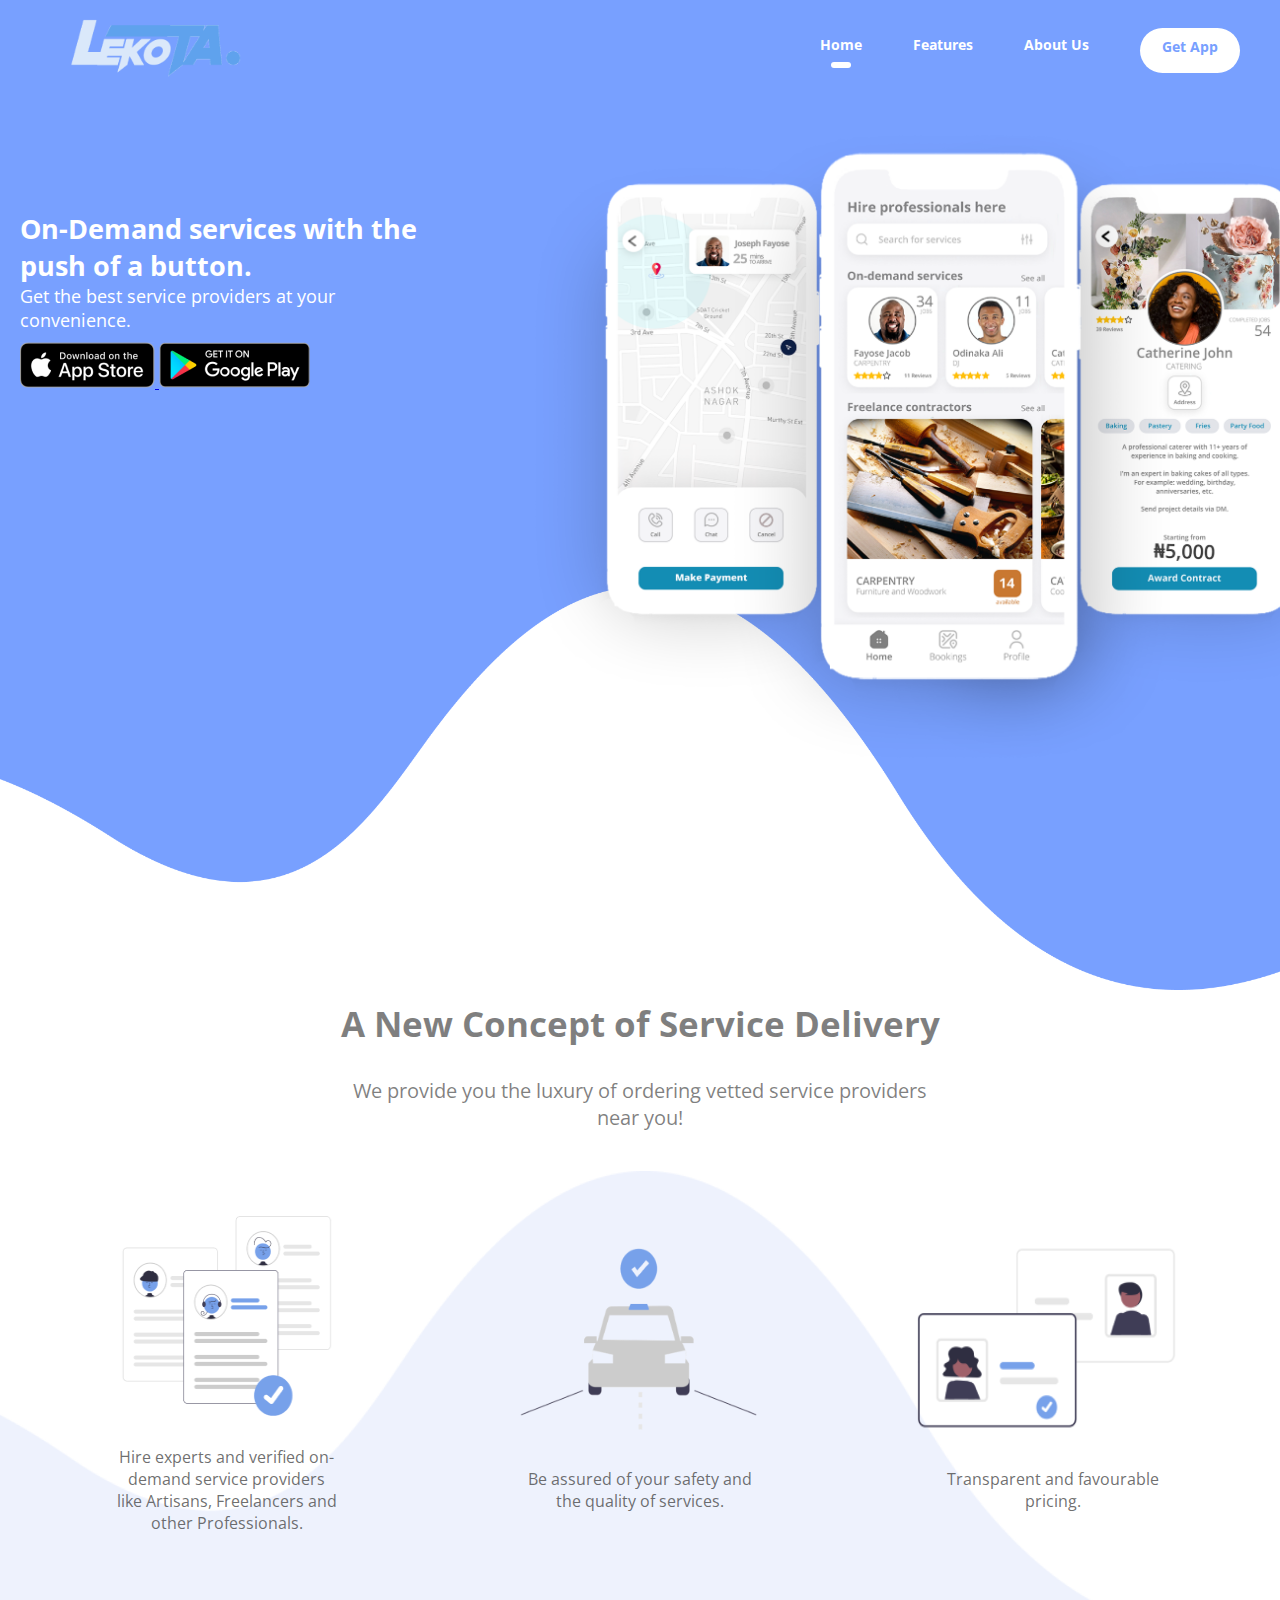
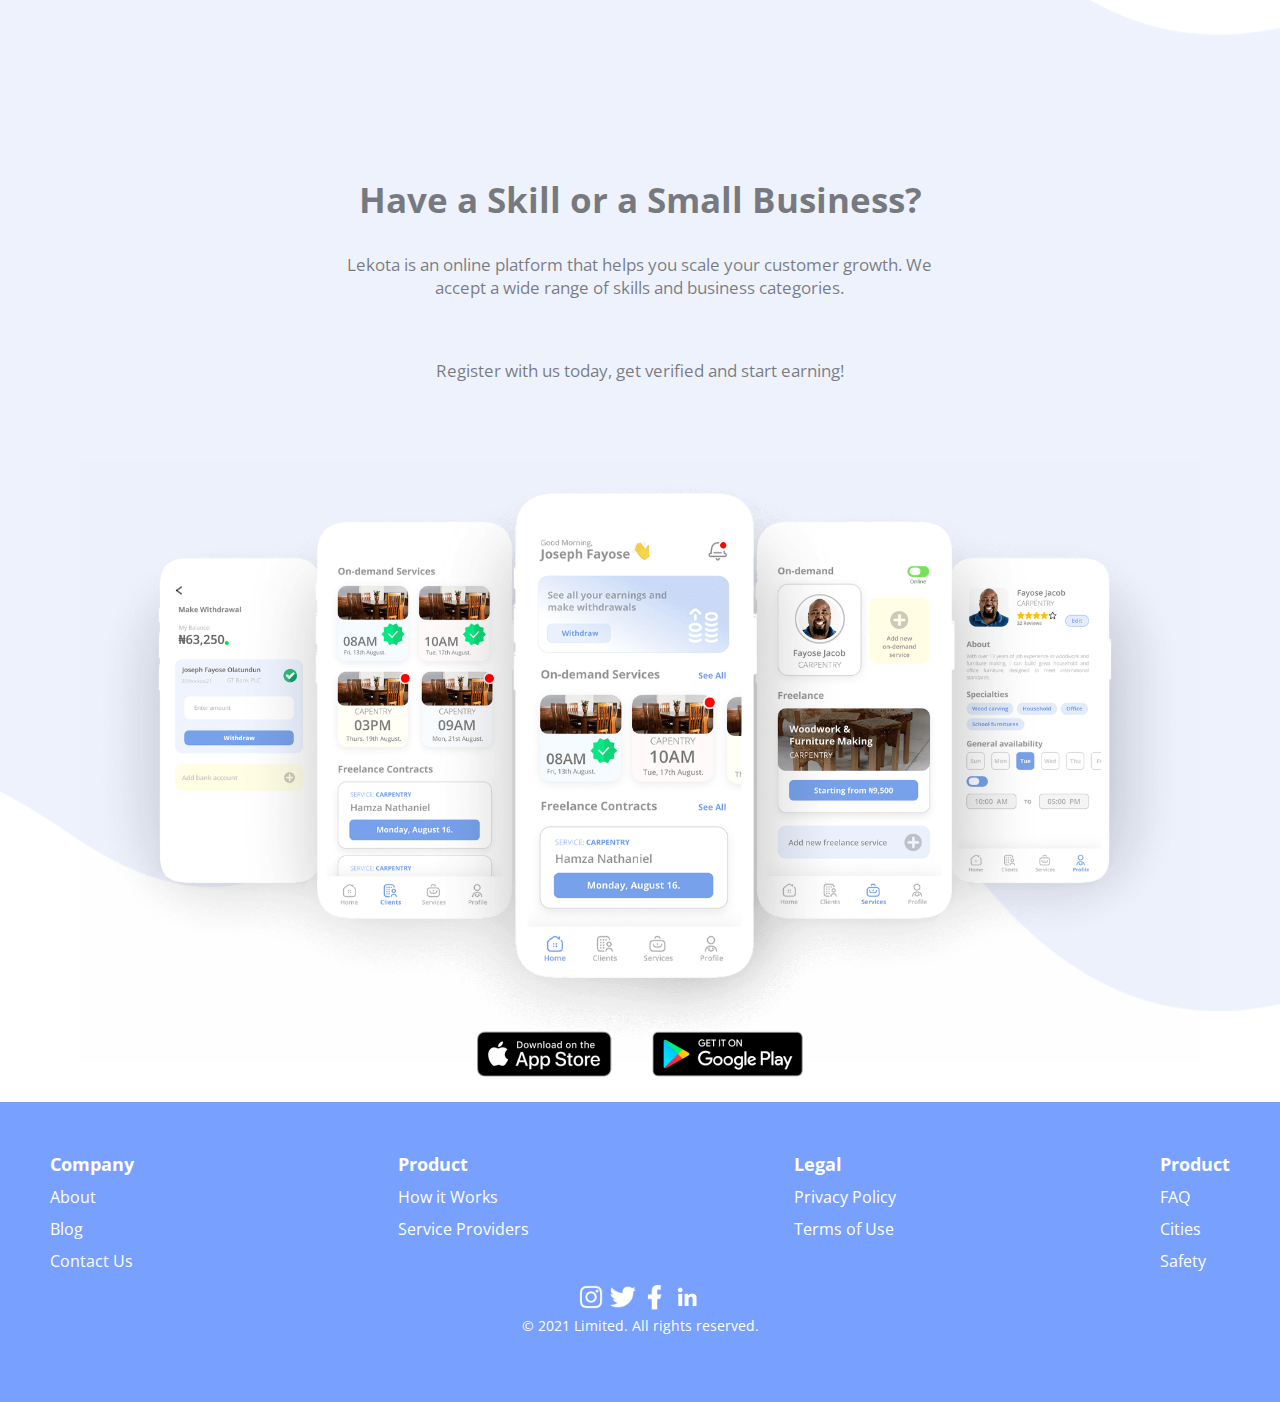
==== commit 780b648e: "contents update" ====
--- a/index.html
+++ b/index.html
@@ -61,12 +61,11 @@
     <main>
       <section id="firstSection">
         <div id="textDiv">
-          <p>On-demand marketplace</p>
-          <p>for artisans and freelancers</p>
+          <h1>On-Demand services with the push of a button.</h1>
+          
 
           <p>
-            Hire the best professional service provide in your neighbourhood at
-            your convenience
+            Get the best service providers at your convenience.
           </p>
 
           <div id="store">
@@ -92,10 +91,9 @@
         </div>
       </section>
       <section id="secondSection">
-        <p>A New Concept of Service Delivery</p>
+        <h2>A New Concept of Service Delivery</h2>
         <p>
-          Imagine a platform that gives you the luxury of hiring vetted
-          professionals and freelancers near you!
+          We provide you the luxury of ordering vetted service providers near you!
         </p>
       </section>
       <section id="thirdSection">
@@ -105,29 +103,26 @@
               src="./assets/images/thirdSecFirstImg.png"
               alt="Hire good and verified on-demand professionals"
             />
-            <p>Hire good and verified on-demand professionals</p>
+            <p>Hire experts and verified on-demand service providers like Artisans, Freelancers and other Professionals.</p>
           </div>
           <div>
             <img
               src="./assets/images/thirdSecSecimg.png"
               alt="Get to know when they'll arrive"
             />
-            <p>Get to know when they'll arrive</p>
+            <p>Be assured of your safety and the quality of services.</p>
           </div>
           <div>
             <img src="./assets/images/thirdSecThirdImg.png" alt="" />
-            <p>Get services from freelance contractors</p>
+            <p>Transparent and favourable pricing.</p>
           </div>
         </div>
         <div id="thirdSecTxtContainer">
-          <p>Have a Skill or a Small Business?</p>
+          <h2>Have a Skill or a Small Business?</h2>
           <p>
-            We are building an online marketplace to help you scale your
-            customer growth. We accept a wide variety of skills and business
-            category on Service. You can register as an individual or as a
-            business providing on-demand and freelance services. Get verified
-            and join us today!
+            Lekota is an online platform that helps you scale your customer growth. We accept a wide range of skills and business categories.
           </p>
+          <p>Register with us today, get verified and start earning!</p>
         </div>
         <div id="lastDiv">
           <img
@@ -216,7 +211,7 @@
                 <img src="./assets/images/linkedin1.png" alt="linkedin">
               </a>
           </div>
-          <p>&copy; 2022 Limited. All rights reserved.</p>
+          <p>&copy; 2021 Limited. All rights reserved.</p>
       </div>
     </footer>
     <script src="./scripts/app.js"></script>
--- a/styles/styles.css
+++ b/styles/styles.css
@@ -220,7 +220,7 @@
   margin-top: 30px;
 }
 main#featuresMain section#details div#numbers div {
-  margin: 80px 0px 20px 0px;
+  margin: 25px 0px 15px 0px;
   display: flex;
   flex-direction: column;
   align-items: center;
@@ -233,8 +233,8 @@
   margin-top: 10px;
 }
 main#featuresMain section#details div#numbers img {
-  width: 50px;
-  height: 50px;
+  width: 40px;
+  height: 40px;
 }
 
 main#featuresMain section#details div#phoneDiv img {
@@ -488,15 +488,16 @@
   margin-right: 100px;
   width: 400px;
 }
+main section#firstSection div#textDiv p,
+h1 {
+  color: #fff;
+}
+main section#firstSection div#textDiv h1 {
+  font-size: 1.7em;
+  font-weight: bold;
+}
 main section#firstSection div#textDiv p {
-  color: #fff;
-}
-main section#firstSection div#textDiv p:nth-child(1) {
-  font-size: 2em;
-  font-weight: bold;
-}
-main section#firstSection div#textDiv p:nth-child(2) {
-  font-size: 30px;
+  font-size: 18px;
   font-weight: 400;
   margin-bottom: 10px;
 }
@@ -538,13 +539,13 @@
   width: 100%;
 }
 
-main section#secondSection p:nth-child(1) {
+main section#secondSection h2 {
   font-size: 35px;
   font-weight: bold;
   color: rgba(0, 0, 0, 0.5);
 }
 
-main section#secondSection p:nth-child(2) {
+main section#secondSection p {
   padding: 30px;
   font-size: 20px;
   font-weight: 400;
@@ -567,16 +568,16 @@
 
 main section#thirdSection div#thirdSecImgContainer {
   display: flex;
-  flex-direction: row;
   justify-content: space-between;
   padding: 20px;
   align-items: center;
-  width: 95%;
   margin-bottom: 12em;
 }
 
 main section#thirdSection div#thirdSecImgContainer div {
   text-align: center;
+  width: 100%;
+
 }
 
 main section#thirdSection div#thirdSecImgContainer div img {
@@ -597,13 +598,13 @@
   width: 100%;
 }
 
-main section#thirdSection div#thirdSecTxtContainer p:nth-child(1) {
+main section#thirdSection div#thirdSecTxtContainer h2 {
   font-size: 35px;
   font-weight: bold;
   color: rgba(0, 0, 0, 0.5);
 }
 
-main section#thirdSection div#thirdSecTxtContainer p:nth-child(2) {
+main section#thirdSection div#thirdSecTxtContainer p {
   padding: 30px;
   font-size: 17px;
   font-weight: 400;
@@ -763,16 +764,16 @@
     width: 100%;
     margin: 70px auto;
   }
-  main section#firstSection div#textDiv p:nth-child(1) {
-    font-size: 1.7em;
+  main section#firstSection div#textDiv h1 {
+    font-size: 1.3em;
     font-weight: bold;
   }
-  main section#firstSection div#textDiv p:nth-child(2) {
+  /* main section#firstSection div#textDiv p:nth-child(2) {
     font-size: 22px;
     font-weight: 400;
     margin-bottom: 10px;
-  }
-  main section#firstSection div#textDiv p:nth-child(3) {
+  } */
+  main section#firstSection div#textDiv p:nth-child(2) {
     font-size: 15px;
     margin: 0 auto;
     font-weight: 500;
@@ -781,7 +782,7 @@
   }
   main section#firstSection div#imageDiv {
     width: 100vw;
-    margin-top: 50px;
+    margin-top: -400px;
     padding: 0;
     display: flex;
   }
@@ -878,14 +879,21 @@
     margin-top: 6em;
   }
 
-  main section#thirdSection div#thirdSecTxtContainer p:nth-child(1) {
-    font-size: 22px;
+  main section#thirdSection div#thirdSecTxtContainer h2 {
+    font-size: 20px;
     font-weight: bold;
     color: rgba(0, 0, 0, 0.5);
   }
 
   main section#thirdSection div#thirdSecTxtContainer p:nth-child(2) {
-    padding: 30px;
+    font-size: 15px;
+    font-weight: 400;
+    color: rgba(0, 0, 0, 0.5);
+    width: 100%;
+    text-align: center;
+    margin: 0 auto;
+  }
+  main section#thirdSection div#thirdSecTxtContainer p:nth-child(3) {
     font-size: 15px;
     font-weight: 400;
     color: rgba(0, 0, 0, 0.5);
@@ -1045,9 +1053,10 @@
   main#featuresMain section#details div#numbers {
     display: flex;
     flex-direction: row;
-    padding-left: 40px;
+   
     text-align: left;
     margin-top: 30px;
+    width: 70em;
   }
   main#featuresMain section#details div#numbers div {
     margin: 10px 0px 20px 0px;
@@ -1055,6 +1064,7 @@
     flex-direction: column;
     align-items: flex-start;
     justify-content: left;
+    width: 100%;
   }
   main#featuresMain section#details div#numbers div p {
     width: 80%;
@@ -1134,8 +1144,9 @@
   }
 
   main#About section.explainHow img {
-    width: auto;
+    width: 100%;
     height: 250px;
+   
   }
 
   div.gradientDiv {
@@ -1150,7 +1161,7 @@
     position: absolute;
     opacity: 0.5;
     border-radius: 0 0 0 400px;
-    right: 0;
+    right: 1;
     z-index: 0;
   }
 
@@ -1165,6 +1176,7 @@
     color: rgba(0, 0, 0, 0.5);
     font-size: 16px;
     width: 350px;
+    line-height: 1.5;
   }
   main#About section.explainHow p#forMob {
     display: none;
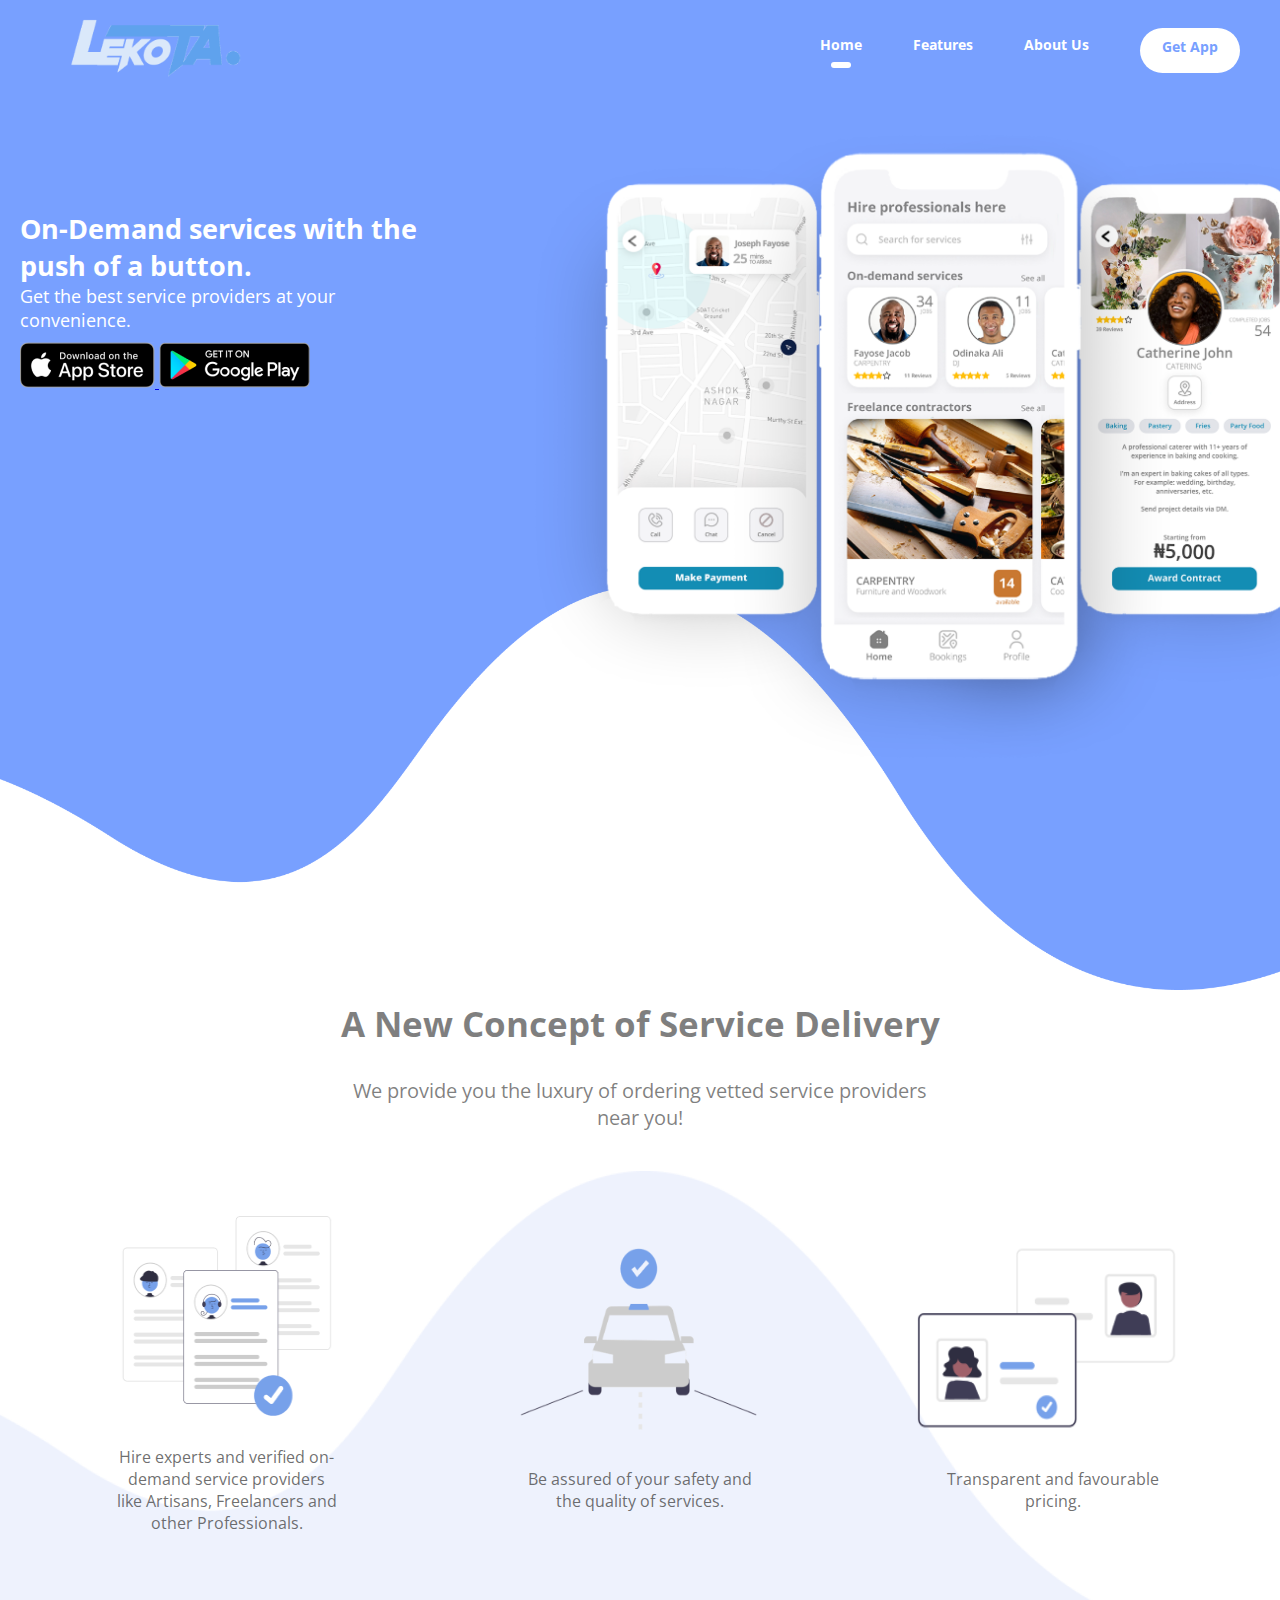
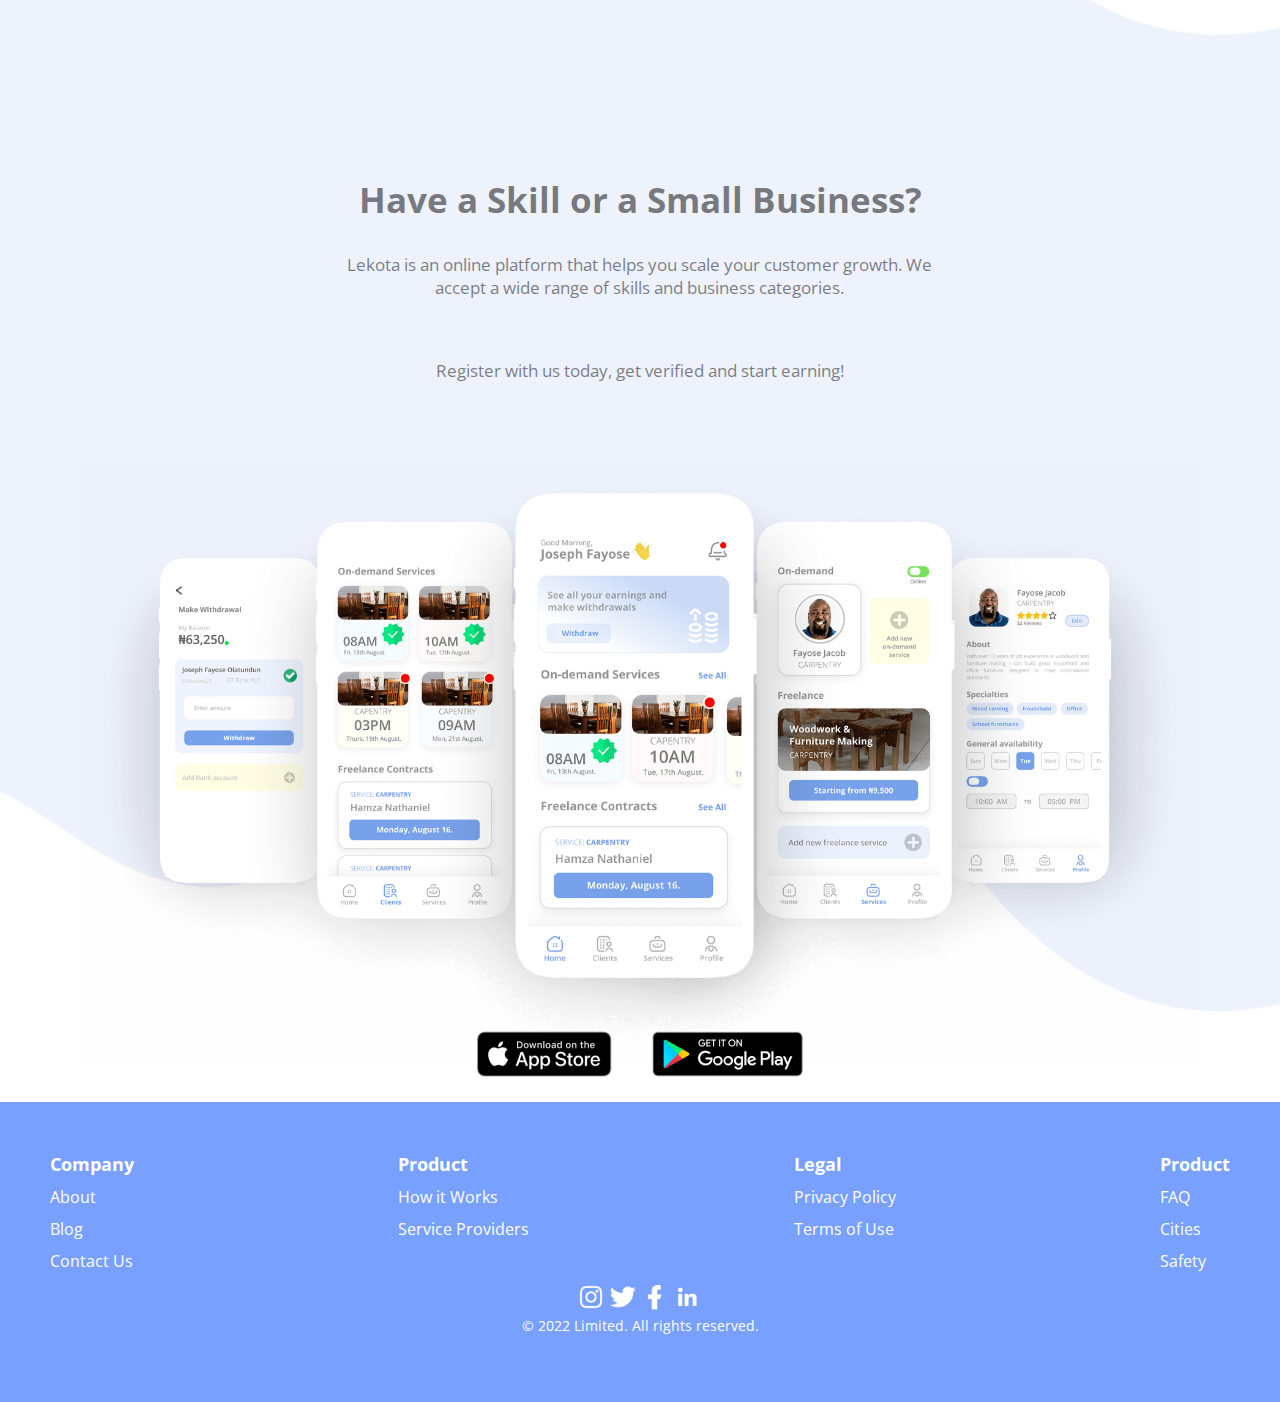
==== commit b84acafa: "Merge branch 'main' of https://github.com/danny235/lekota-web" ====
--- a/index.html
+++ b/index.html
@@ -211,7 +211,7 @@
                 <img src="./assets/images/linkedin1.png" alt="linkedin">
               </a>
           </div>
-          <p>&copy; 2021 Limited. All rights reserved.</p>
+          <p>&copy; 2022 Limited. All rights reserved.</p>
       </div>
     </footer>
     <script src="./scripts/app.js"></script>
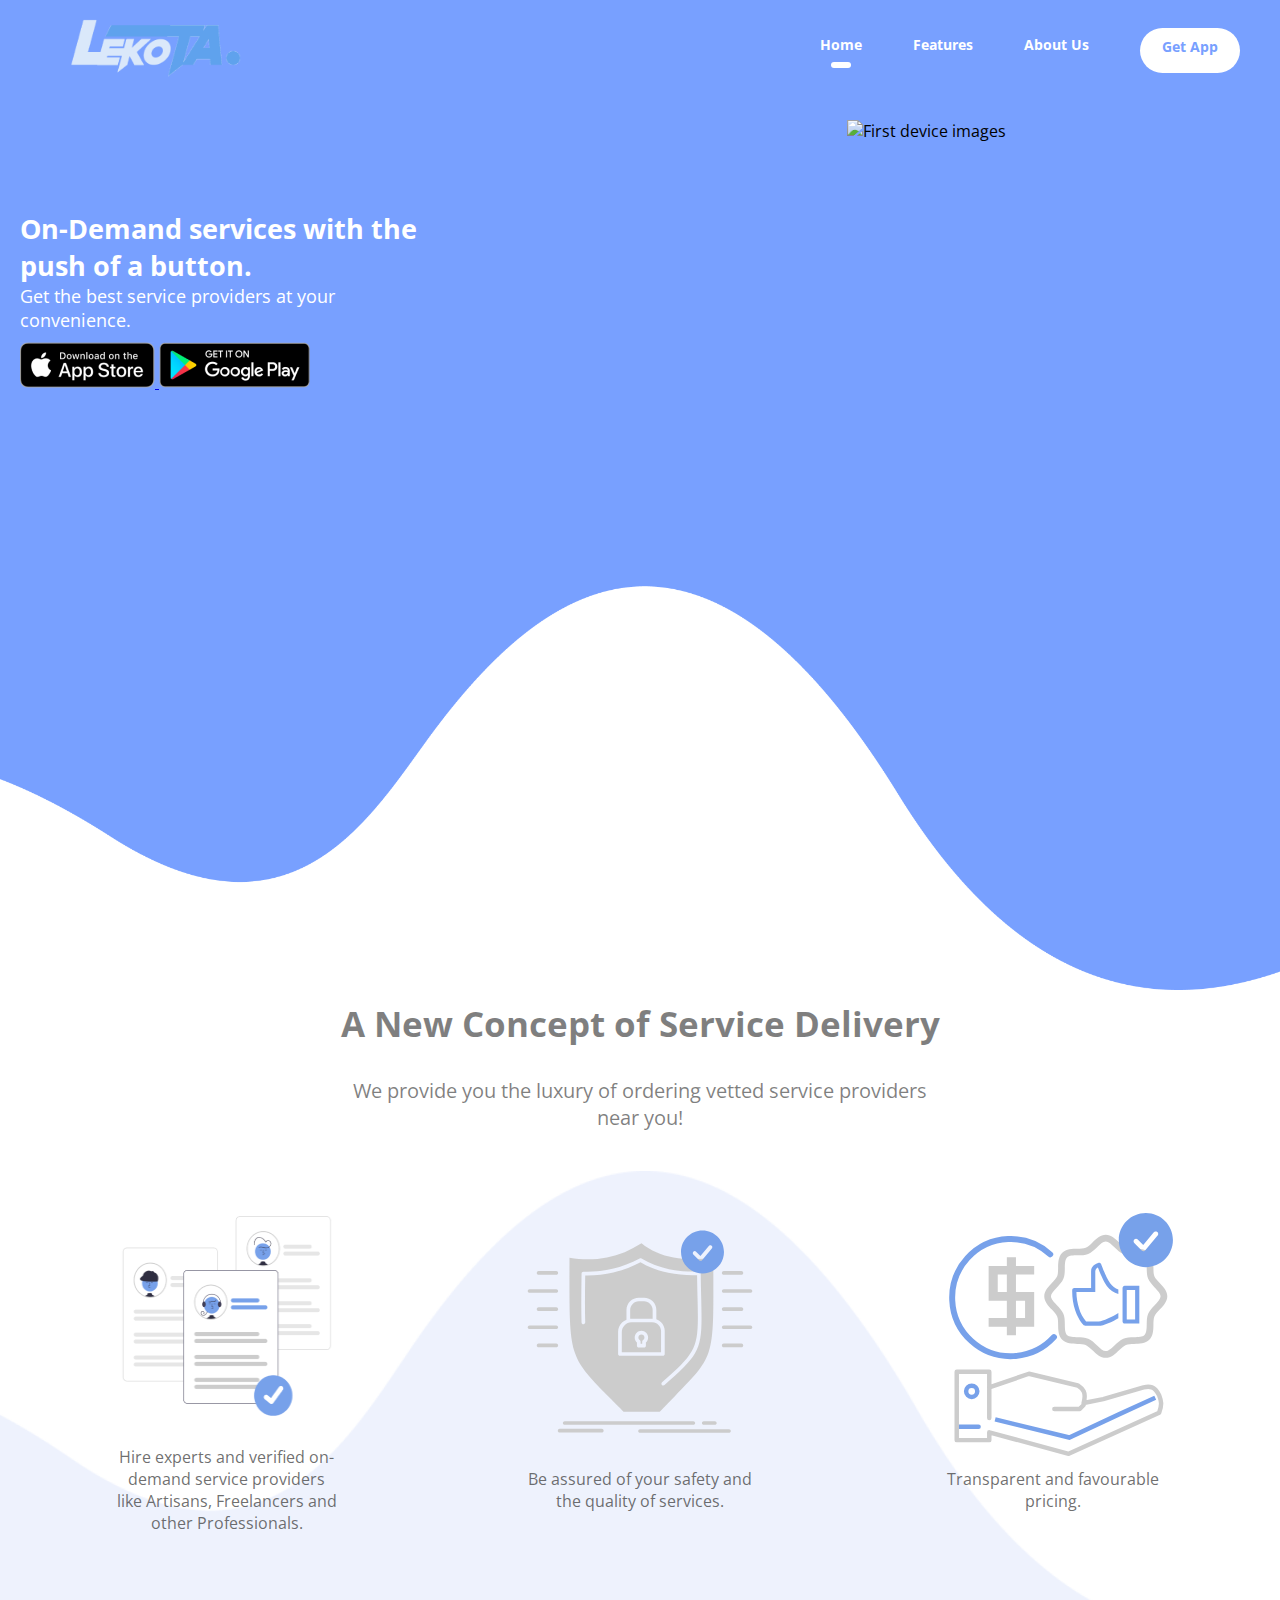
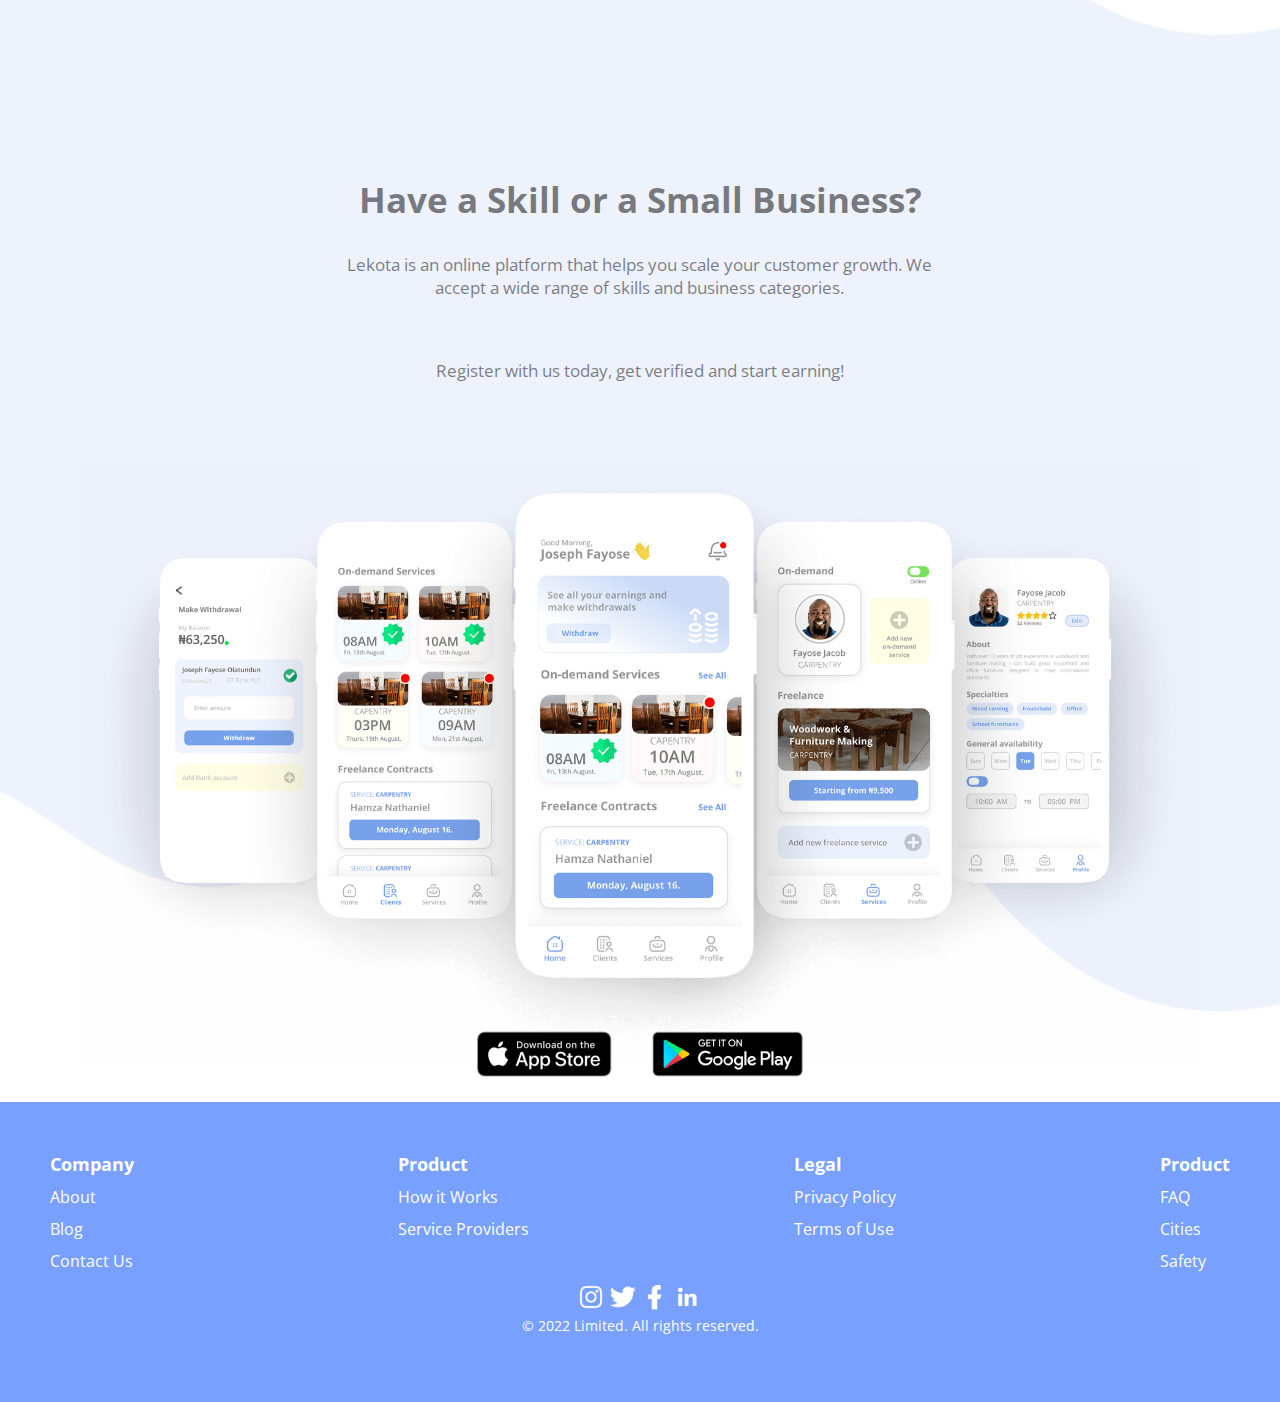
==== commit 09416329: "added updated images" ====
--- a/index.html
+++ b/index.html
@@ -80,12 +80,12 @@
         <div id="imageDiv">
           <img
             id="firstPhones"
-            src="./assets/images/homeRepdesk.png"
+            src="./assets/images/Group 2.svg"
             alt="First device images"
           />
           <img
             id="firstPhonesMob"
-            src="./assets/images/homeRepdesk.png"
+            src="./assets/images/Group 1.svg"
             alt="First device images"
           />
         </div>
@@ -107,13 +107,13 @@
           </div>
           <div>
             <img
-              src="./assets/images/thirdSecSecimg.png"
+              src="./assets/images/defence.svg"
               alt="Get to know when they'll arrive"
             />
             <p>Be assured of your safety and the quality of services.</p>
           </div>
           <div>
-            <img src="./assets/images/thirdSecThirdImg.png" alt="" />
+            <img src="./assets/images/Group 39.svg" alt="" />
             <p>Transparent and favourable pricing.</p>
           </div>
         </div>
--- a/styles/styles.css
+++ b/styles/styles.css
@@ -209,7 +209,7 @@
 }
 main#featuresMain section#details {
   display: grid;
-  grid-template-columns: 1fr 1fr;
+  grid-template-columns: 1fr .5fr 1fr;
 }
 
 main#featuresMain section#details div#numbers {
@@ -217,14 +217,19 @@
   flex-direction: column;
   padding-left: 80px;
   text-align: center;
-  margin-top: 30px;
+  margin-top: 50px;
 }
 main#featuresMain section#details div#numbers div {
-  margin: 25px 0px 15px 0px;
+  margin: 35px 0px 35px 0px;
   display: flex;
   flex-direction: column;
   align-items: center;
   justify-content: center;
+}
+main#featuresMain section#details div#numbers div:nth-child(3), main#featuresMain section#details div#numbers div:nth-child(4){
+
+  display: none;
+
 }
 main#featuresMain section#details div#numbers div p {
   width: 60%;
@@ -1054,10 +1059,29 @@
     display: flex;
     flex-direction: row;
    
+    margin: 35px 0px 35px 0px;
     text-align: left;
-    margin-top: 30px;
+
     width: 70em;
   }
+
+  main#featuresMain section#details div#numbers div {
+    margin: 35px 0px 35px 0px;
+    display: flex;
+    flex-direction: column;
+    align-items: center;
+    justify-content: center;
+  }
+  main#featuresMain section#details div#numbers.addon  {
+    display: none;
+    
+  }
+  main#featuresMain section#details div#numbers div:nth-child(3), main#featuresMain section#details div#numbers div:nth-child(4){
+  
+    display: flex;
+  
+  }
+
   main#featuresMain section#details div#numbers div {
     margin: 10px 0px 20px 0px;
     display: flex;
@@ -1090,7 +1114,7 @@
     background: url("../assets/images/Ellipse\ 4.png") no-repeat;
     background-position: center;
     width: auto;
-    height: 80em;
+    height: 50em;
     margin-bottom: 0;
   }
 
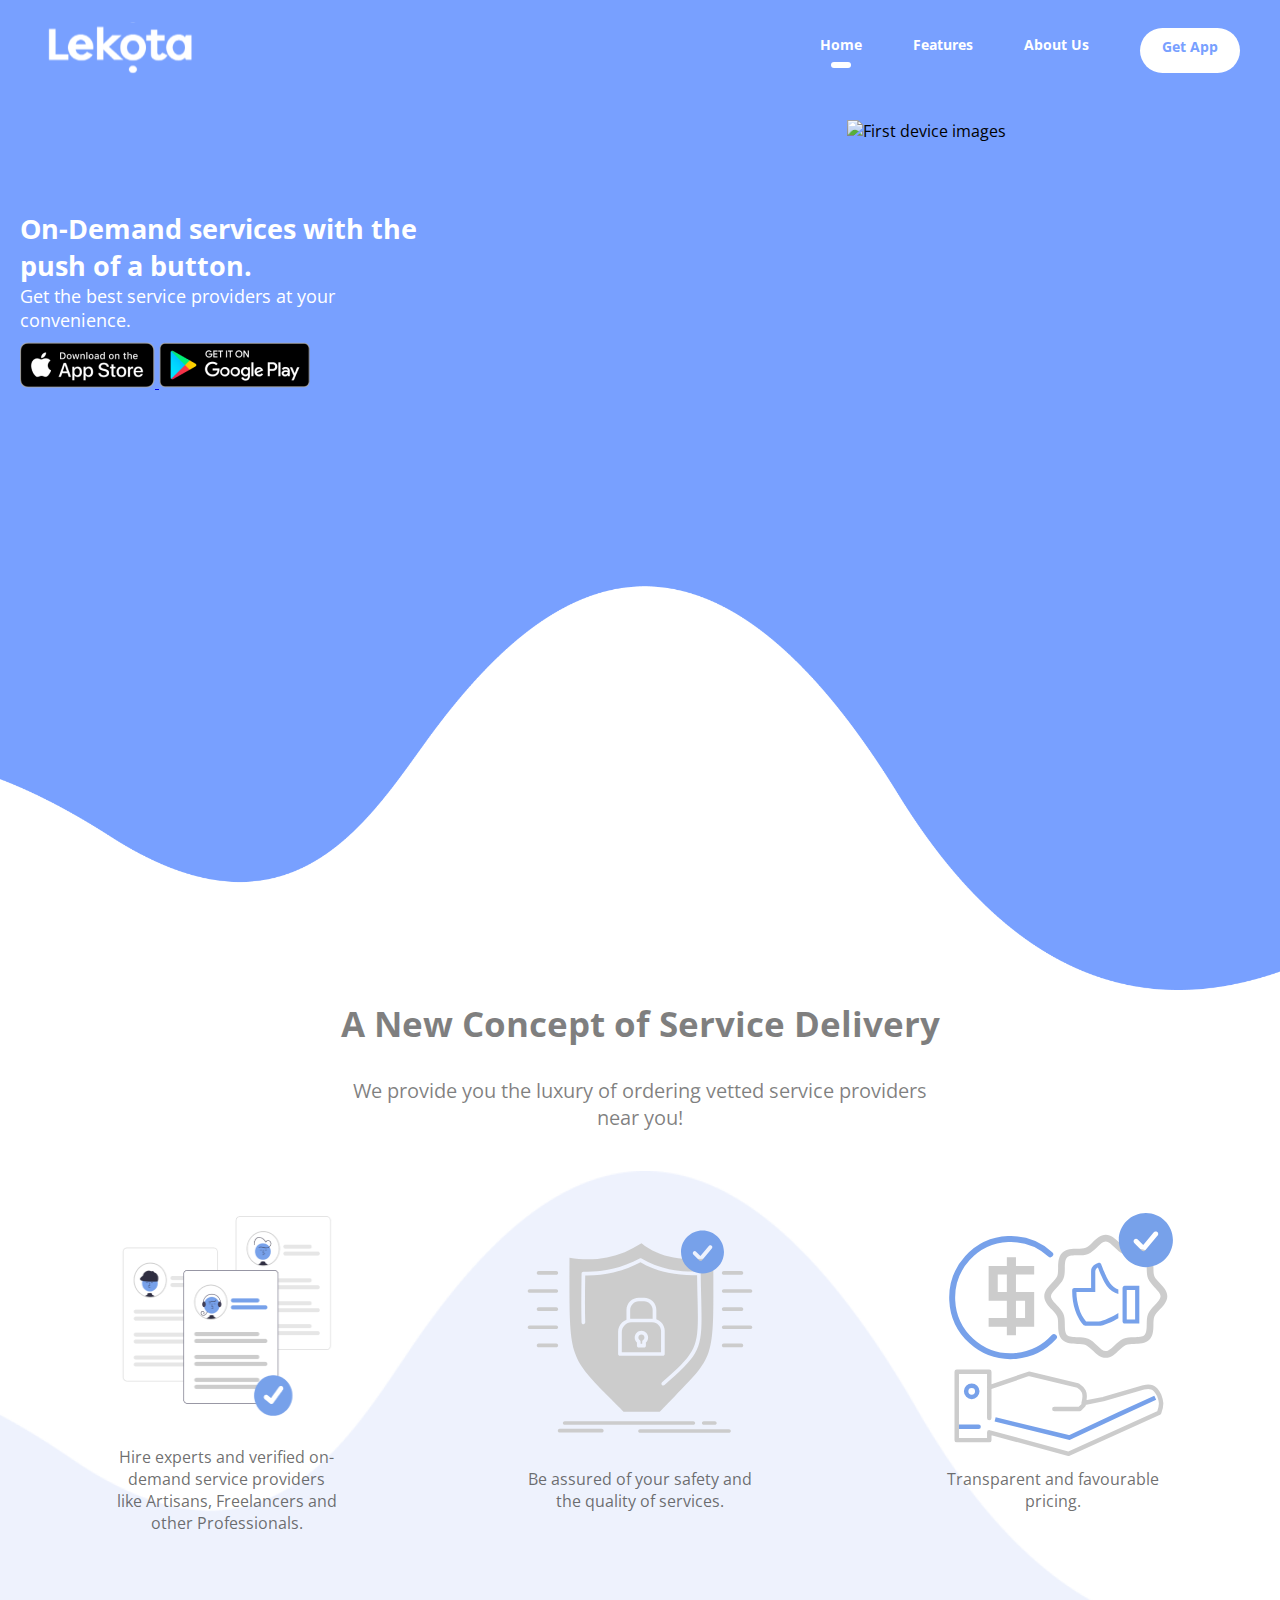
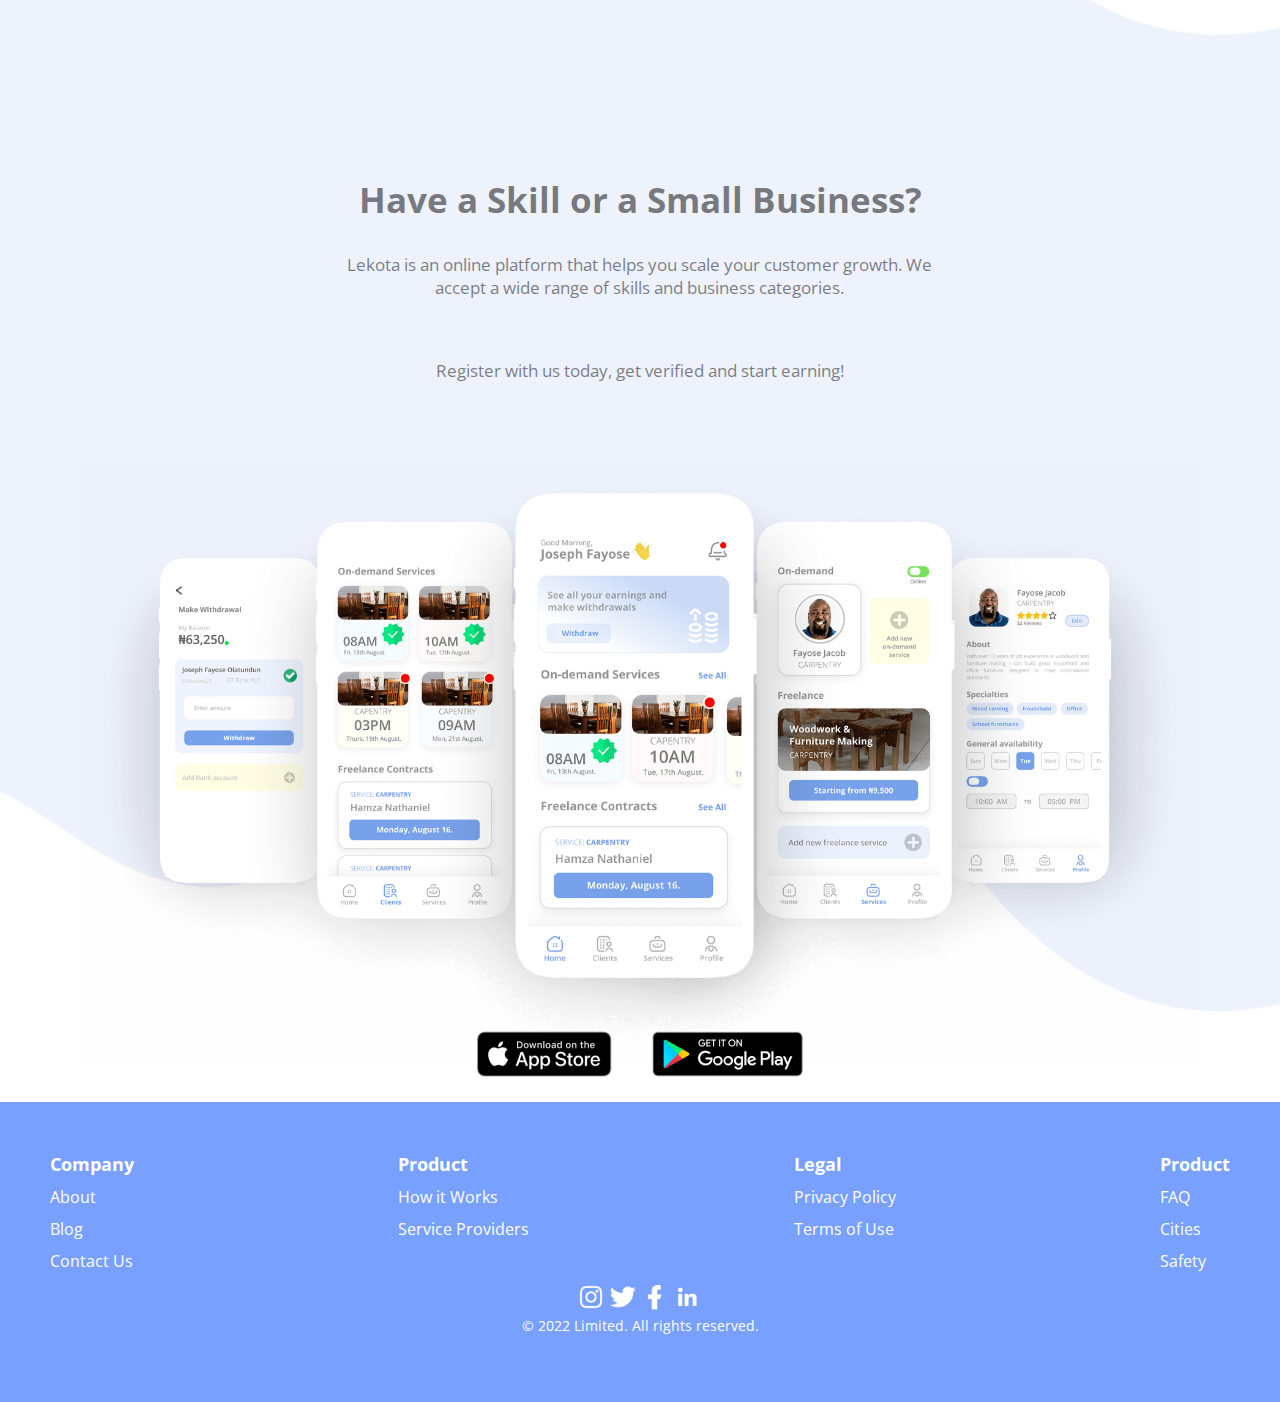
==== commit 919ac0fc: "added updated logos" ====
--- a/index.html
+++ b/index.html
@@ -18,7 +18,7 @@
       <a style="flex: 1" href="./index.html">
         <img
           class="whiteLogo"
-          src="./assets/images/LekotaBB 1.png"
+          src="./assets/images/Logo - White 1 (2).svg"
           alt="company-logo"
         />
       </a>
--- a/styles/styles.css
+++ b/styles/styles.css
@@ -63,8 +63,8 @@
 }
 
 header#home a img.whiteLogo {
-  width: 230px;
-  height: 170px;
+  width: 160px;
+  height: 100px;
 }
 
 header#home div#homeLinks {
@@ -132,8 +132,8 @@
 }
 
 header#features a img.whiteLogo {
-  width: 230px;
-  height: 170px;
+  width: 160px;
+  height: 100px;
 }
 
 header#features div#homeLinks {
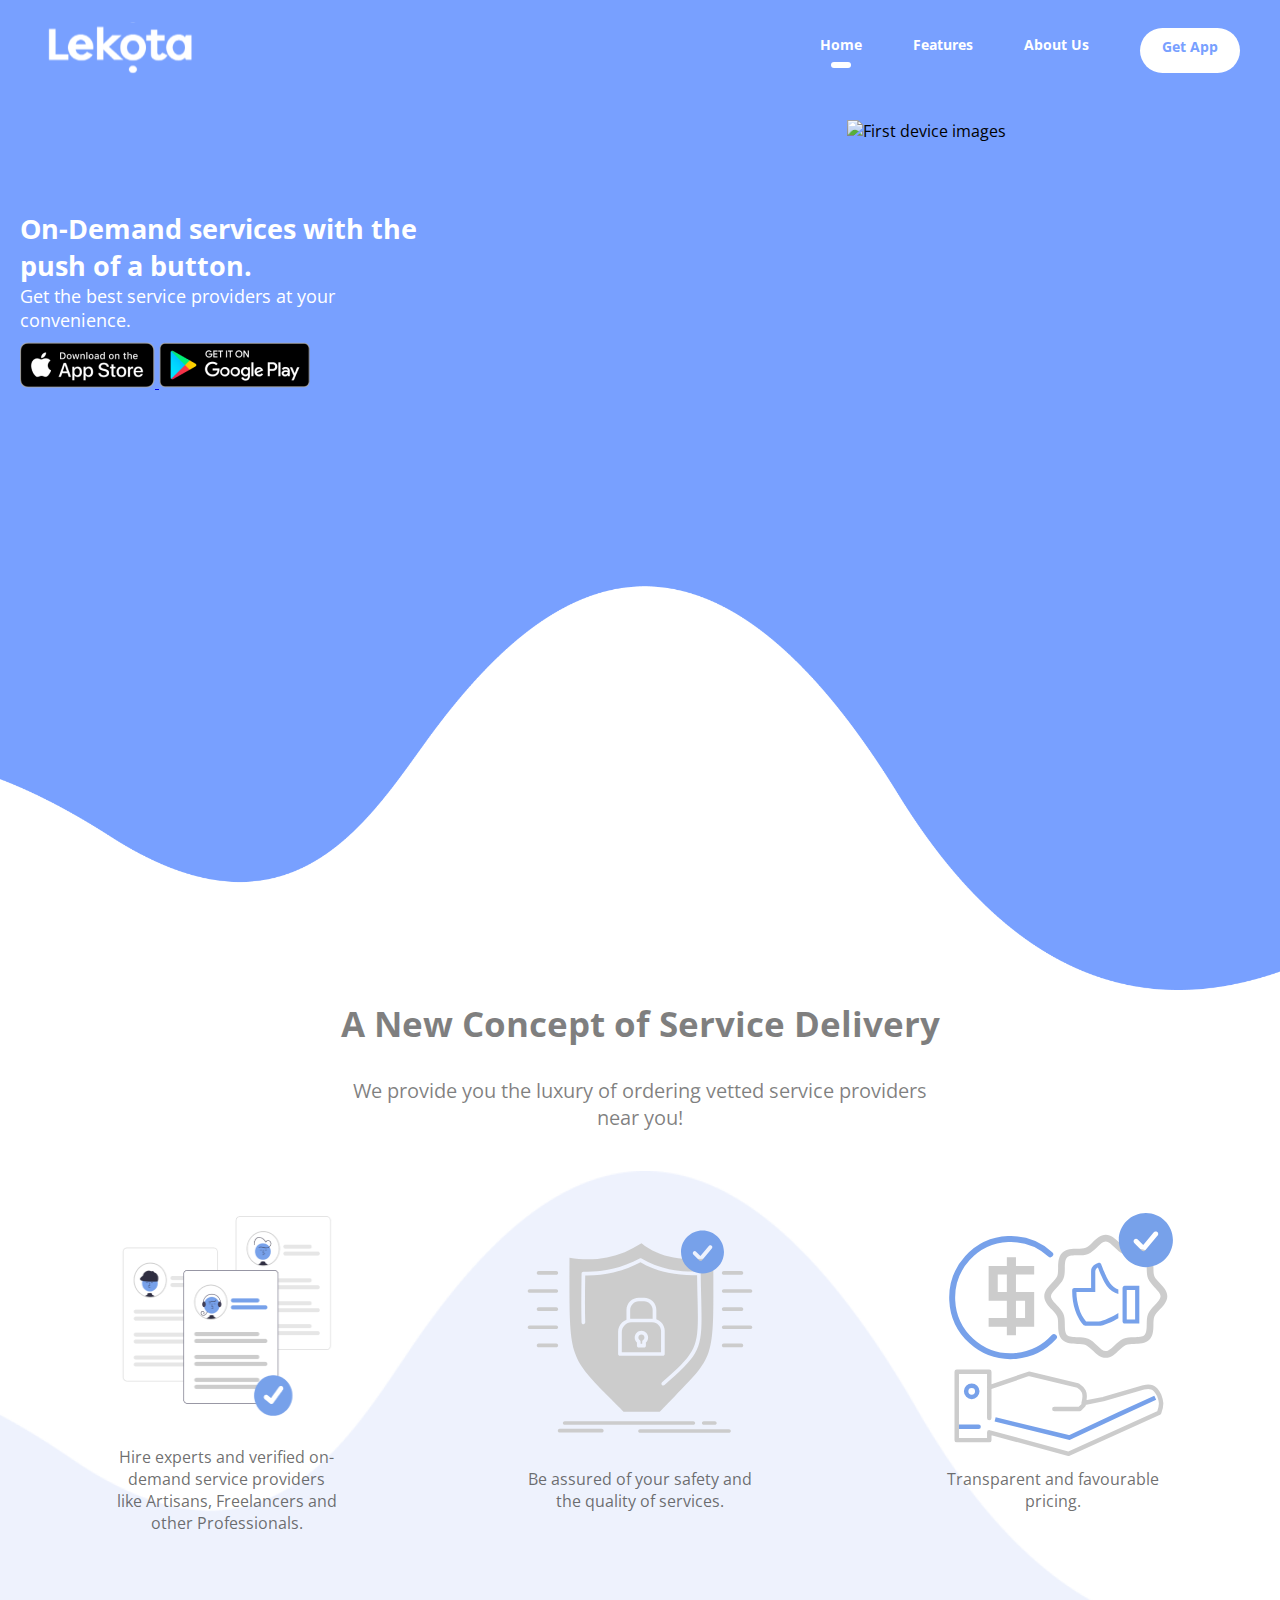
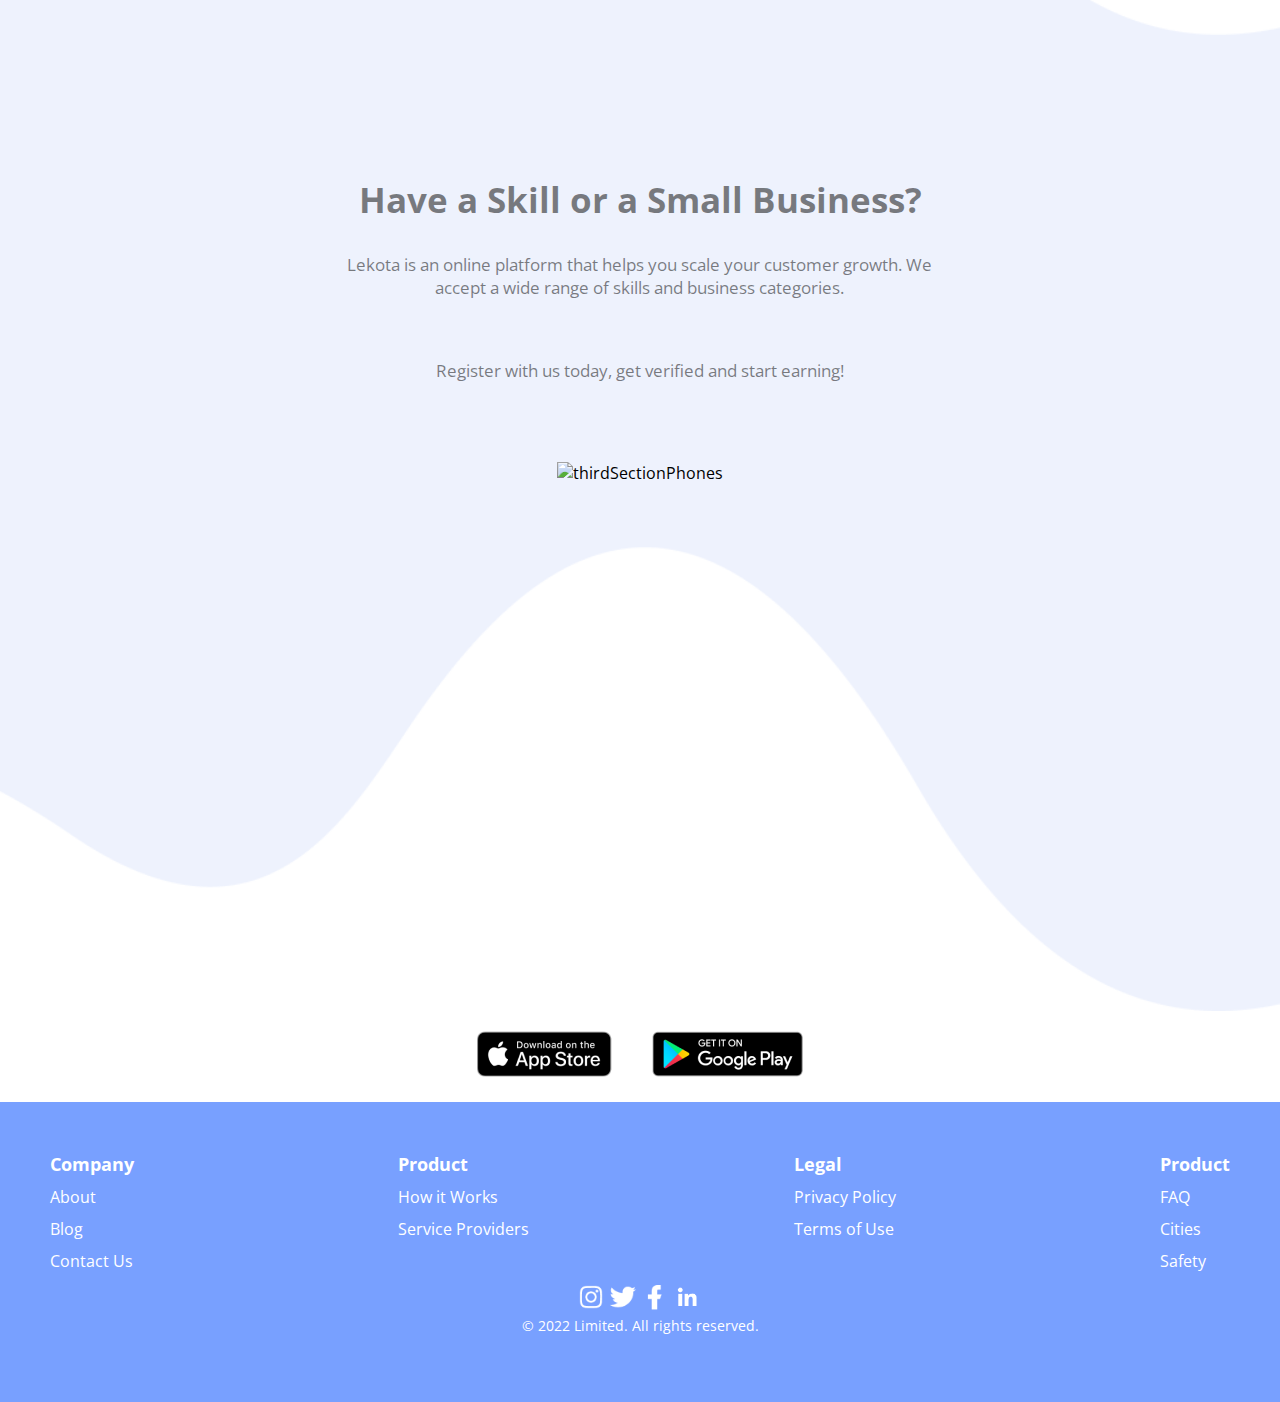
==== commit 02bcd84a: "fixes for home and features page" ====
--- a/index.html
+++ b/index.html
@@ -126,7 +126,7 @@
         </div>
         <div id="lastDiv">
           <img
-            src="./assets/images/thirdSectionPhones.png"
+            src="./assets/images/Group 7.svg"
             alt="thirdSectionPhones"
           />
         </div>
--- a/styles/styles.css
+++ b/styles/styles.css
@@ -209,7 +209,7 @@
 }
 main#featuresMain section#details {
   display: grid;
-  grid-template-columns: 1fr .5fr 1fr;
+  grid-template-columns: 1fr 0.5fr 1fr;
 }
 
 main#featuresMain section#details div#numbers {
@@ -226,10 +226,9 @@
   align-items: center;
   justify-content: center;
 }
-main#featuresMain section#details div#numbers div:nth-child(3), main#featuresMain section#details div#numbers div:nth-child(4){
-
+main#featuresMain section#details div#numbers div:nth-child(3),
+main#featuresMain section#details div#numbers div:nth-child(4) {
   display: none;
-
 }
 main#featuresMain section#details div#numbers div p {
   width: 60%;
@@ -582,7 +581,6 @@
 main section#thirdSection div#thirdSecImgContainer div {
   text-align: center;
   width: 100%;
-
 }
 
 main section#thirdSection div#thirdSecImgContainer div img {
@@ -758,9 +756,9 @@
     background: url("../assets/images/firstSecMob.png") no-repeat;
     display: grid;
     grid-template-columns: 1fr;
-    background-position: center;
-    width: 100%;
-    height: 890px;
+    background-position: top;
+    width: 100%;
+    height: 400px;
     background-size: cover;
     padding: 0;
   }
@@ -787,9 +785,10 @@
   }
   main section#firstSection div#imageDiv {
     width: 100vw;
-    margin-top: -400px;
+    margin-top: -100px;
     padding: 0;
     display: flex;
+    height: 400px;
   }
   main section#firstSection div#imageDiv img#firstPhones {
     display: none;
@@ -819,16 +818,19 @@
     margin: 10px auto;
     text-align: center;
     width: 100%;
-  }
-
-  main section#secondSection p:nth-child(1) {
-    font-size: 22px;
+    margin-top: 200px;
+    display: block;
+    height: 10px;
+  }
+
+  main section#secondSection h2 {
+    font-size: 18px;
     font-weight: bold;
     color: rgba(0, 0, 0, 0.5);
   }
 
-  main section#secondSection p:nth-child(2) {
-    font-size: 16px;
+  main section#secondSection p {
+    font-size: 14px;
     font-weight: 400;
     color: rgba(0, 0, 0, 0.5);
     width: 100%;
@@ -840,9 +842,9 @@
   /* Third section */
   main section#thirdSection {
     background: url("../assets/images/thirdSecMob.png") no-repeat;
-    background-position: center;
-    width: 100%;
-    height: 90em;
+    background-position: bottom;
+    width: 100%;
+    height: 50em;
     background-size: cover;
     position: relative;
     display: flex;
@@ -856,18 +858,18 @@
     justify-content: space-between;
     align-items: center;
     width: 95%;
-    margin-bottom: 3em;
-    margin-top: 20em;
+    margin-bottom: 1em;
+    margin-top: 7em;
   }
 
   main section#thirdSection div#thirdSecImgContainer div {
     text-align: center;
-    margin-bottom: 70px;
+    margin-bottom: 30px;
   }
 
   main section#thirdSection div#thirdSecImgContainer div img {
-    width: 200px;
-    height: 170px;
+    width: 130px;
+    height: 100px;
   }
 
   main section#thirdSection div#thirdSecImgContainer div p {
@@ -1052,46 +1054,44 @@
   main#featuresMain section#details {
     display: flex;
     flex-direction: column-reverse;
+  }
+
+  main#featuresMain section#details div#phoneDiv {
+    display: flex;
+    align-items: center;
+    justify-content: center;
+  }
+
+  main#featuresMain section#details div#numbers {
+    display: flex;
+    flex-direction: row;
+    text-align: left;
+    white-space: pre-wrap;
     overflow-x: scroll;
-  }
-
-  main#featuresMain section#details div#numbers {
-    display: flex;
-    flex-direction: row;
-   
-    margin: 35px 0px 35px 0px;
-    text-align: left;
-
-    width: 70em;
+    overflow-y: hidden;
+    -webkit-overflow-scrolling: touch;
+    width: 100%;
+    
+  }
+
+  main#featuresMain section#details div#numbers.addon {
+    display: none;
+  }
+  main#featuresMain section#details div#numbers div:nth-child(3),
+  main#featuresMain section#details div#numbers div:nth-child(4) {
+    display: flex;
   }
 
   main#featuresMain section#details div#numbers div {
-    margin: 35px 0px 35px 0px;
-    display: flex;
-    flex-direction: column;
-    align-items: center;
-    justify-content: center;
-  }
-  main#featuresMain section#details div#numbers.addon  {
-    display: none;
-    
-  }
-  main#featuresMain section#details div#numbers div:nth-child(3), main#featuresMain section#details div#numbers div:nth-child(4){
-  
-    display: flex;
-  
-  }
-
-  main#featuresMain section#details div#numbers div {
-    margin: 10px 0px 20px 0px;
+    margin: 10px 50px;
     display: flex;
     flex-direction: column;
     align-items: flex-start;
-    justify-content: left;
-    width: 100%;
+
+    width: 100em;
   }
   main#featuresMain section#details div#numbers div p {
-    width: 80%;
+    width: 200px;
     color: rgba(0, 0, 0, 0.5);
     font-size: 13px;
     margin-top: 10px;
@@ -1170,7 +1170,6 @@
   main#About section.explainHow img {
     width: 100%;
     height: 250px;
-   
   }
 
   div.gradientDiv {
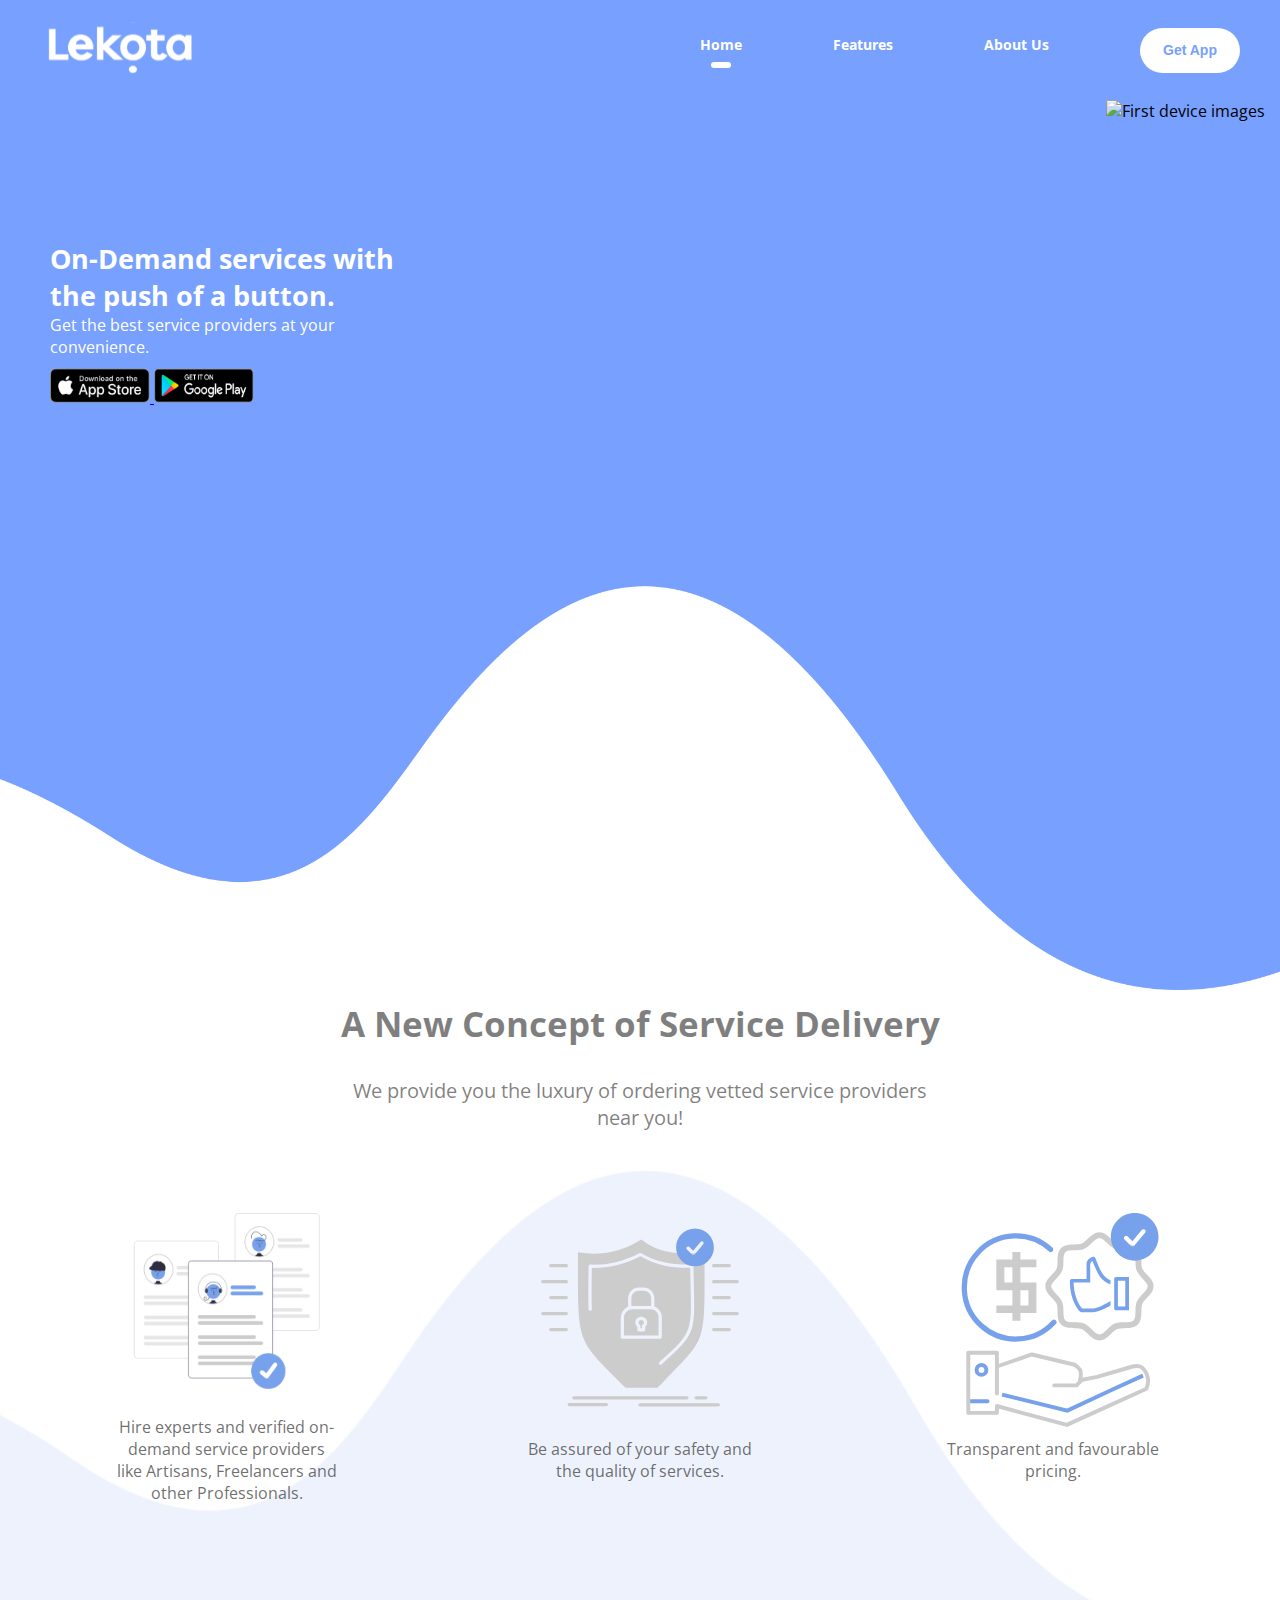
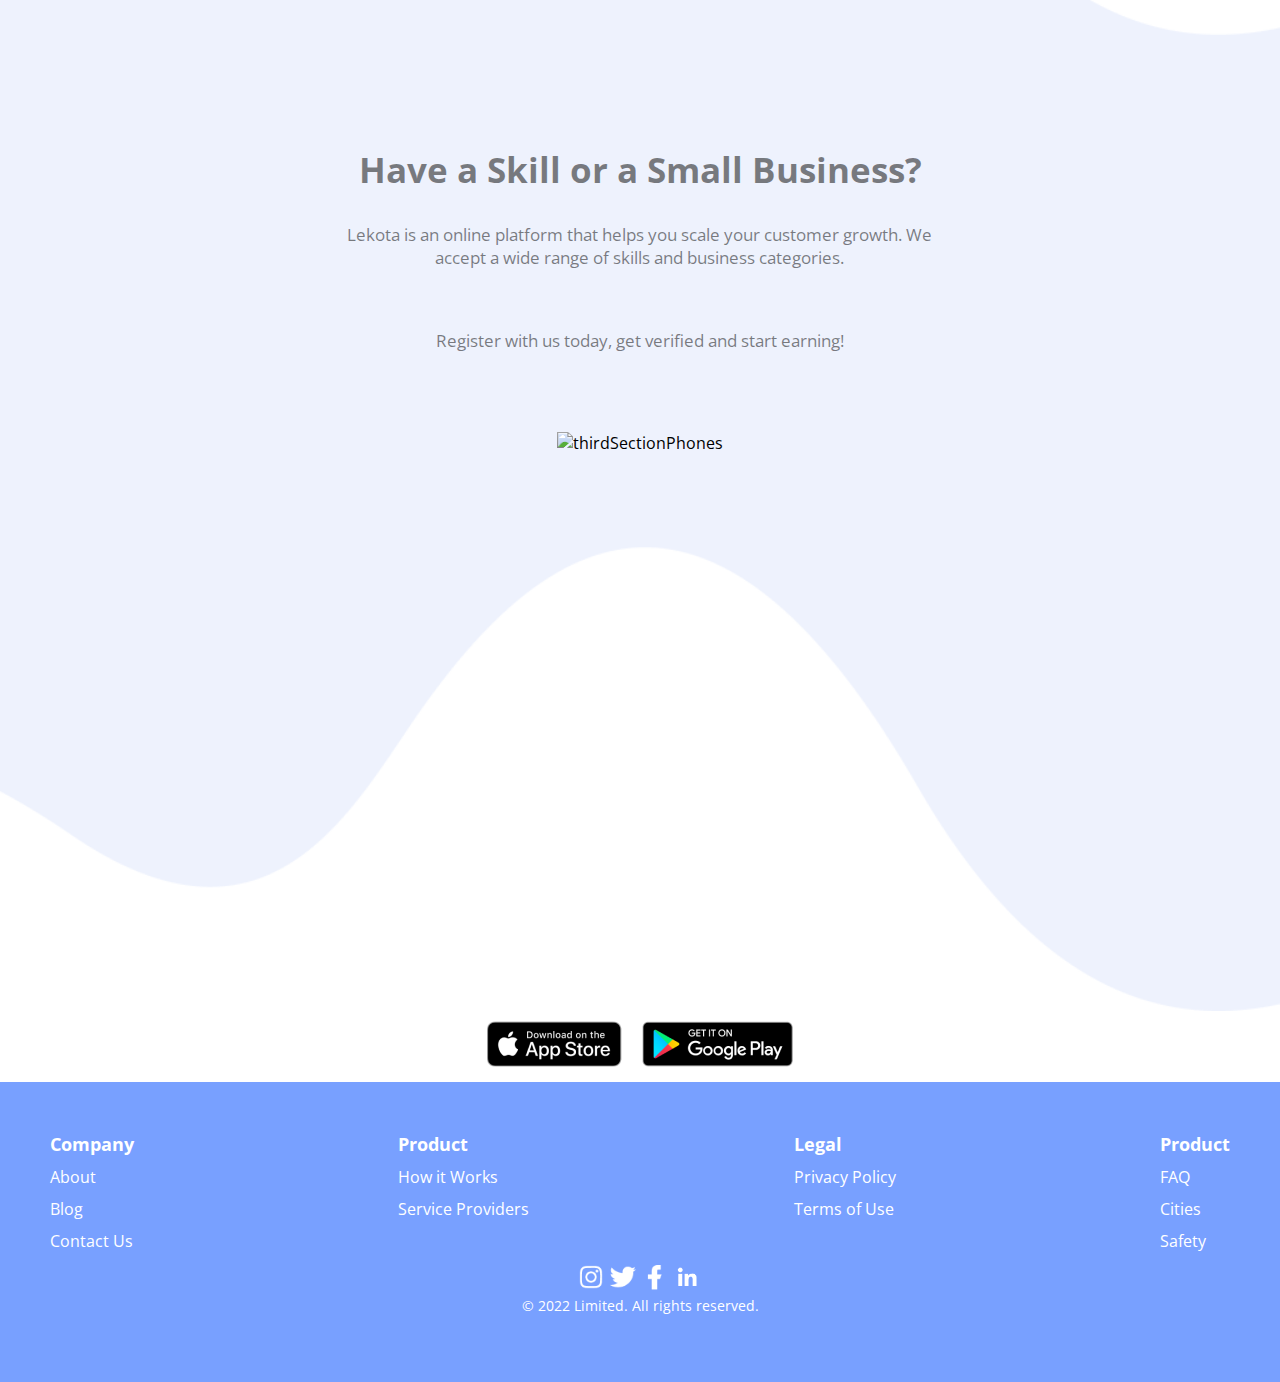
==== commit 60bbd082: "fixes to screens" ====
--- a/index.html
+++ b/index.html
@@ -36,9 +36,9 @@
         <a href="./pages/about.html">
           <p>About Us</p>
         </a>
-        <a href="#">
-          <p>Get App</p>
-        </a>
+        <button>
+          Get App
+        </button>
       </div>
       <div class="homeLinksList">
         <button class="closeMenuBtn" onclick="closeMenu()">
--- a/styles/styles.css
+++ b/styles/styles.css
@@ -71,7 +71,7 @@
   display: flex;
   flex-direction: row;
   justify-content: space-between;
-  width: 35%;
+  width: 45%;
   align-items: center;
 }
 
@@ -87,16 +87,20 @@
   margin-bottom: 8px;
 }
 
-header#home div#homeLinks a:nth-child(4) {
+header#home div#homeLinks button {
+  border: none;
+  outline: none;
   background-color: #fff;
   color: #78a0ff;
   width: 100px;
   height: 45px;
-  text-align: center;
   display: flex;
   align-items: center;
   justify-content: center;
   border-radius: 50px;
+  font-weight: bold;
+  font-size: 14px;
+  cursor: pointer;
 }
 
 .sticky {
@@ -156,16 +160,20 @@
   margin-bottom: 8px;
 }
 
-header#features div#homeLinks a:nth-child(4) {
+header#features div#homeLinks button {
+  border: none;
+  outline: none;
   background-color: #78a0ff;
   color: #fff;
   width: 100px;
   height: 45px;
-  text-align: center;
   display: flex;
   align-items: center;
   justify-content: center;
   border-radius: 50px;
+  font-weight: bold;
+  font-size: 14px;
+  cursor: pointer;
 }
 
 .sticky {
@@ -483,14 +491,15 @@
   position: relative;
   display: grid;
   grid-template-columns: 2fr 1fr;
-  padding: 20px;
+  padding: 30px;
   flex-direction: row;
 }
 
 main section#firstSection div#textDiv {
   margin-top: 90px;
   margin-right: 100px;
-  width: 400px;
+  width: 50%;
+  padding: 20px;
 }
 main section#firstSection div#textDiv p,
 h1 {
@@ -501,7 +510,7 @@
   font-weight: bold;
 }
 main section#firstSection div#textDiv p {
-  font-size: 18px;
+  font-size: 1em;
   font-weight: 400;
   margin-bottom: 10px;
 }
@@ -511,8 +520,13 @@
   margin-bottom: 30px;
 }
 
+main section#firstSection div#imageDiv {
+  position: absolute;
+  right: 15px;
+}
+
 main section#firstSection div#imageDiv img#firstPhones {
-  width: auto;
+  width: 650px;
   height: 650px;
 }
 main section#firstSection div#imageDiv img#firstPhonesMob {
@@ -532,9 +546,9 @@
   margin: 10px;
   padding: 0;
 }
-main div#bottomStore a {
-  margin: 20px;
-  padding: 0;
+main div#store a img {
+  width: 100px;
+  height: 35px;
 }
 
 main section#secondSection {
@@ -584,8 +598,8 @@
 }
 
 main section#thirdSection div#thirdSecImgContainer div img {
-  width: 280px;
-  height: 250px;
+  width: 250px;
+  height: 220px;
 }
 
 main section#thirdSection div#thirdSecImgContainer div p {
@@ -621,7 +635,7 @@
   margin: 20px auto;
 }
 main section#thirdSection div#lastDiv img {
-  width: 70em;
+  width: 100%;
   height: 600px;
   margin-bottom: 80px;
 }
@@ -684,9 +698,279 @@
   height: 30px;
 }
 /* --------------- */
-
-/* media query for screens below 720px */
-@media screen and (max-width: 720px) {
+@media (min-width: 900px) and (max-width: 1000px) {
+  main section#firstSection {
+    background: url("../assets/images/HomeFirstVector.png") no-repeat;
+    background-position: center;
+    width: 100%;
+    height: 590px;
+    background-size: cover;
+    position: relative;
+    display: grid;
+    grid-template-columns: 2fr 1fr;
+    padding: 30px;
+    flex-direction: row;
+  }
+  /* second section */
+  main section#secondSection {
+    margin: 10px auto;
+    text-align: center;
+    width: 100%;
+    margin-top: 200px;
+    display: block;
+    height: 100px;
+  }
+
+  main section#secondSection h2 {
+    font-size: 18px;
+    font-weight: bold;
+    color: rgba(0, 0, 0, 0.5);
+  }
+
+  main section#secondSection p {
+    font-size: 14px;
+    font-weight: 400;
+    color: rgba(0, 0, 0, 0.5);
+    width: 100%;
+    text-align: center;
+    margin: 0 auto;
+  }
+  /* ------------- */
+
+  /* Third section */
+  main section#thirdSection {
+    background: url("../assets/images/deskThirdSec.png") no-repeat;
+    background-position: bottom;
+    width: 100%;
+    height: 860px;
+    background-size: cover;
+    position: relative;
+    display: flex;
+    flex-direction: column;
+    margin-bottom: 30em;
+  }
+
+  main section#thirdSection div#thirdSecImgContainer {
+    display: flex;
+    flex-direction: row;
+    justify-content: space-between;
+    align-items: center;
+    width: 95%;
+    margin-bottom: 1em;
+    margin-top: 7em;
+  }
+
+  main section#thirdSection div#thirdSecImgContainer div {
+    text-align: center;
+    margin-bottom: 30px;
+  }
+
+  main section#thirdSection div#thirdSecImgContainer div img {
+    width: 130px;
+    height: 100px;
+  }
+
+  main section#thirdSection div#thirdSecImgContainer div p {
+    color: rgba(64, 64, 64, 0.75);
+    font-size: 14px;
+    width: 170px;
+    margin: 0 auto;
+  }
+
+  main section#thirdSection div#thirdSecTxtContainer {
+    margin: 30px auto;
+    text-align: center;
+    width: 100%;
+    margin-top: 6em;
+  }
+
+  main section#thirdSection div#thirdSecTxtContainer h2 {
+    font-size: 20px;
+    font-weight: bold;
+    color: rgba(0, 0, 0, 0.5);
+  }
+
+  main section#thirdSection div#thirdSecTxtContainer p:nth-child(2) {
+    font-size: 15px;
+    font-weight: 400;
+    color: rgba(0, 0, 0, 0.5);
+    width: 100%;
+    text-align: center;
+    margin: 0 auto;
+  }
+  main section#thirdSection div#thirdSecTxtContainer p:nth-child(3) {
+    font-size: 15px;
+    font-weight: 400;
+    color: rgba(0, 0, 0, 0.5);
+    width: 100%;
+    text-align: center;
+    margin: 0 auto;
+  }
+
+  main section#thirdSection div#lastDiv {
+    width: 100%;
+  }
+  main section#thirdSection div#lastDiv img {
+    width: 100%;
+    height: auto;
+  }
+
+  main div#bottomStore {
+    width: 100%;
+    display: flex;
+    align-items: center;
+    justify-content: center;
+    padding: 0;
+    margin: 0;
+  }
+  main div#bottomStore a {
+    margin: 20px;
+    padding: 0;
+  }
+}
+@media screen and (min-width: 768px) and (max-width: 899px) {
+  /* Body of the page */
+  main section#firstSection {
+    background: url("../assets/images/HomeFirstVector.png") no-repeat;
+    background-position: center;
+    width: 100%;
+    height: 590px;
+    background-size: cover;
+    position: relative;
+    display: grid;
+    grid-template-columns: 2fr 1fr;
+    padding: 30px;
+    flex-direction: row;
+  }
+
+  main section#firstSection div#imageDiv {
+    right: 5px;
+  }
+  main section#firstSection div#imageDiv img#firstPhones {
+    width: 100%;
+    height: 500px;
+  }
+  /* second section */
+  main section#secondSection {
+    margin: 10px auto;
+    text-align: center;
+    width: 100%;
+    margin-top: 200px;
+    display: block;
+    height: 100px;
+  }
+
+  main section#secondSection h2 {
+    font-size: 18px;
+    font-weight: bold;
+    color: rgba(0, 0, 0, 0.5);
+  }
+
+  main section#secondSection p {
+    font-size: 14px;
+    font-weight: 400;
+    color: rgba(0, 0, 0, 0.5);
+    width: 100%;
+    text-align: center;
+    margin: 0 auto;
+  }
+  /* ------------- */
+
+  /* Third section */
+  main section#thirdSection {
+    background: url("../assets/images/deskThirdSec.png") no-repeat;
+    background-position: bottom;
+    width: 100%;
+    height: 860px;
+    background-size: cover;
+    position: relative;
+    display: flex;
+    flex-direction: column;
+    margin-bottom: 30em;
+  }
+
+  main section#thirdSection div#thirdSecImgContainer {
+    display: flex;
+    flex-direction: row;
+    justify-content: space-between;
+    align-items: center;
+    width: 95%;
+    margin-bottom: 1em;
+    margin-top: 7em;
+  }
+
+  main section#thirdSection div#thirdSecImgContainer div {
+    text-align: center;
+    margin-bottom: 30px;
+  }
+
+  main section#thirdSection div#thirdSecImgContainer div img {
+    width: 130px;
+    height: 100px;
+  }
+
+  main section#thirdSection div#thirdSecImgContainer div p {
+    color: rgba(64, 64, 64, 0.75);
+    font-size: 14px;
+    width: 170px;
+    margin: 0 auto;
+  }
+
+  main section#thirdSection div#thirdSecTxtContainer {
+    margin: 30px auto;
+    text-align: center;
+    width: 100%;
+    margin-top: 6em;
+  }
+
+  main section#thirdSection div#thirdSecTxtContainer h2 {
+    font-size: 20px;
+    font-weight: bold;
+    color: rgba(0, 0, 0, 0.5);
+  }
+
+  main section#thirdSection div#thirdSecTxtContainer p:nth-child(2) {
+    font-size: 15px;
+    font-weight: 400;
+    color: rgba(0, 0, 0, 0.5);
+    width: 100%;
+    text-align: center;
+    margin: 0 auto;
+  }
+  main section#thirdSection div#thirdSecTxtContainer p:nth-child(3) {
+    font-size: 15px;
+    font-weight: 400;
+    color: rgba(0, 0, 0, 0.5);
+    width: 100%;
+    text-align: center;
+    margin: 0 auto;
+  }
+
+  main section#thirdSection div#lastDiv {
+    width: 100%;
+  }
+  main section#thirdSection div#lastDiv img {
+    width: 100%;
+    height: auto;
+  }
+
+  main div#bottomStore {
+    width: 100%;
+    display: flex;
+    align-items: center;
+    justify-content: center;
+    padding: 0;
+    margin: 0;
+  }
+  main div#bottomStore a {
+    margin: 20px;
+    padding: 0;
+  }
+  /* ------------- */
+}
+
+/* media query for screens below 767px */
+@media screen and (max-width: 767px) {
   /* header */
   header#home {
     padding: 10px;
@@ -758,7 +1042,7 @@
     grid-template-columns: 1fr;
     background-position: top;
     width: 100%;
-    height: 400px;
+    height: 450px;
     background-size: cover;
     padding: 0;
   }
@@ -771,11 +1055,7 @@
     font-size: 1.3em;
     font-weight: bold;
   }
-  /* main section#firstSection div#textDiv p:nth-child(2) {
-    font-size: 22px;
-    font-weight: 400;
-    margin-bottom: 10px;
-  } */
+
   main section#firstSection div#textDiv p:nth-child(2) {
     font-size: 15px;
     margin: 0 auto;
@@ -785,17 +1065,19 @@
   }
   main section#firstSection div#imageDiv {
     width: 100vw;
-    margin-top: -100px;
     padding: 0;
     display: flex;
     height: 400px;
+    top: 250px;
+    left: 0;
+    right: 0;
   }
   main section#firstSection div#imageDiv img#firstPhones {
     display: none;
   }
   main section#firstSection div#imageDiv img#firstPhonesMob {
     width: 100vw;
-    height: auto;
+    height: 500px;
     display: block;
     align-self: center;
   }
@@ -844,7 +1126,7 @@
     background: url("../assets/images/thirdSecMob.png") no-repeat;
     background-position: bottom;
     width: 100%;
-    height: 50em;
+    height: 830px;
     background-size: cover;
     position: relative;
     display: flex;
@@ -910,7 +1192,7 @@
   }
 
   main section#thirdSection div#lastDiv {
-    width: 100vw;
+    width: 100%;
   }
   main section#thirdSection div#lastDiv img {
     width: 100%;
@@ -1071,7 +1353,6 @@
     overflow-y: hidden;
     -webkit-overflow-scrolling: touch;
     width: 100%;
-    
   }
 
   main#featuresMain section#details div#numbers.addon {
@@ -1320,4 +1601,97 @@
   }
   /* ---------------------- */
 }
+@media screen and (min-width: 445px) and (max-width: 765px) {
+  /* Third section */
+  main section#thirdSection {
+    background: url("../assets/images/thirdSecMob.png") no-repeat;
+    background-position: bottom;
+    width: 100%;
+    height: 1530px;
+    background-size: cover;
+    position: relative;
+    display: flex;
+    flex-direction: column;
+    margin-bottom: 20em;
+  }
+
+  main section#thirdSection div#thirdSecImgContainer {
+    display: flex;
+    flex-direction: column;
+    justify-content: space-between;
+    align-items: center;
+    width: 95%;
+    margin-bottom: 1em;
+    margin-top: 7em;
+  }
+
+  main section#thirdSection div#thirdSecImgContainer div {
+    text-align: center;
+    margin-bottom: 30px;
+  }
+
+  main section#thirdSection div#thirdSecImgContainer div img {
+    width: 130px;
+    height: 100px;
+  }
+
+  main section#thirdSection div#thirdSecImgContainer div p {
+    color: rgba(64, 64, 64, 0.75);
+    font-size: 14px;
+    width: 170px;
+    margin: 0 auto;
+  }
+
+  main section#thirdSection div#thirdSecTxtContainer {
+    margin: 30px auto;
+    text-align: center;
+    width: 100%;
+    margin-top: 6em;
+  }
+
+  main section#thirdSection div#thirdSecTxtContainer h2 {
+    font-size: 20px;
+    font-weight: bold;
+    color: rgba(0, 0, 0, 0.5);
+  }
+
+  main section#thirdSection div#thirdSecTxtContainer p:nth-child(2) {
+    font-size: 15px;
+    font-weight: 400;
+    color: rgba(0, 0, 0, 0.5);
+    width: 100%;
+    text-align: center;
+    margin: 0 auto;
+  }
+  main section#thirdSection div#thirdSecTxtContainer p:nth-child(3) {
+    font-size: 15px;
+    font-weight: 400;
+    color: rgba(0, 0, 0, 0.5);
+    width: 100%;
+    text-align: center;
+    margin: 0 auto;
+  }
+
+  main section#thirdSection div#lastDiv {
+    width: 100%;
+  }
+  main section#thirdSection div#lastDiv img {
+    width: 100%;
+    height: auto;
+  }
+
+  main div#bottomStore {
+    width: 100%;
+    display: flex;
+    align-items: center;
+    justify-content: center;
+    padding: 0;
+    margin: 0;
+  }
+  main div#bottomStore a {
+    margin: 20px;
+    padding: 0;
+  }
+  /* ------------- */
+}
 /* -------- */
